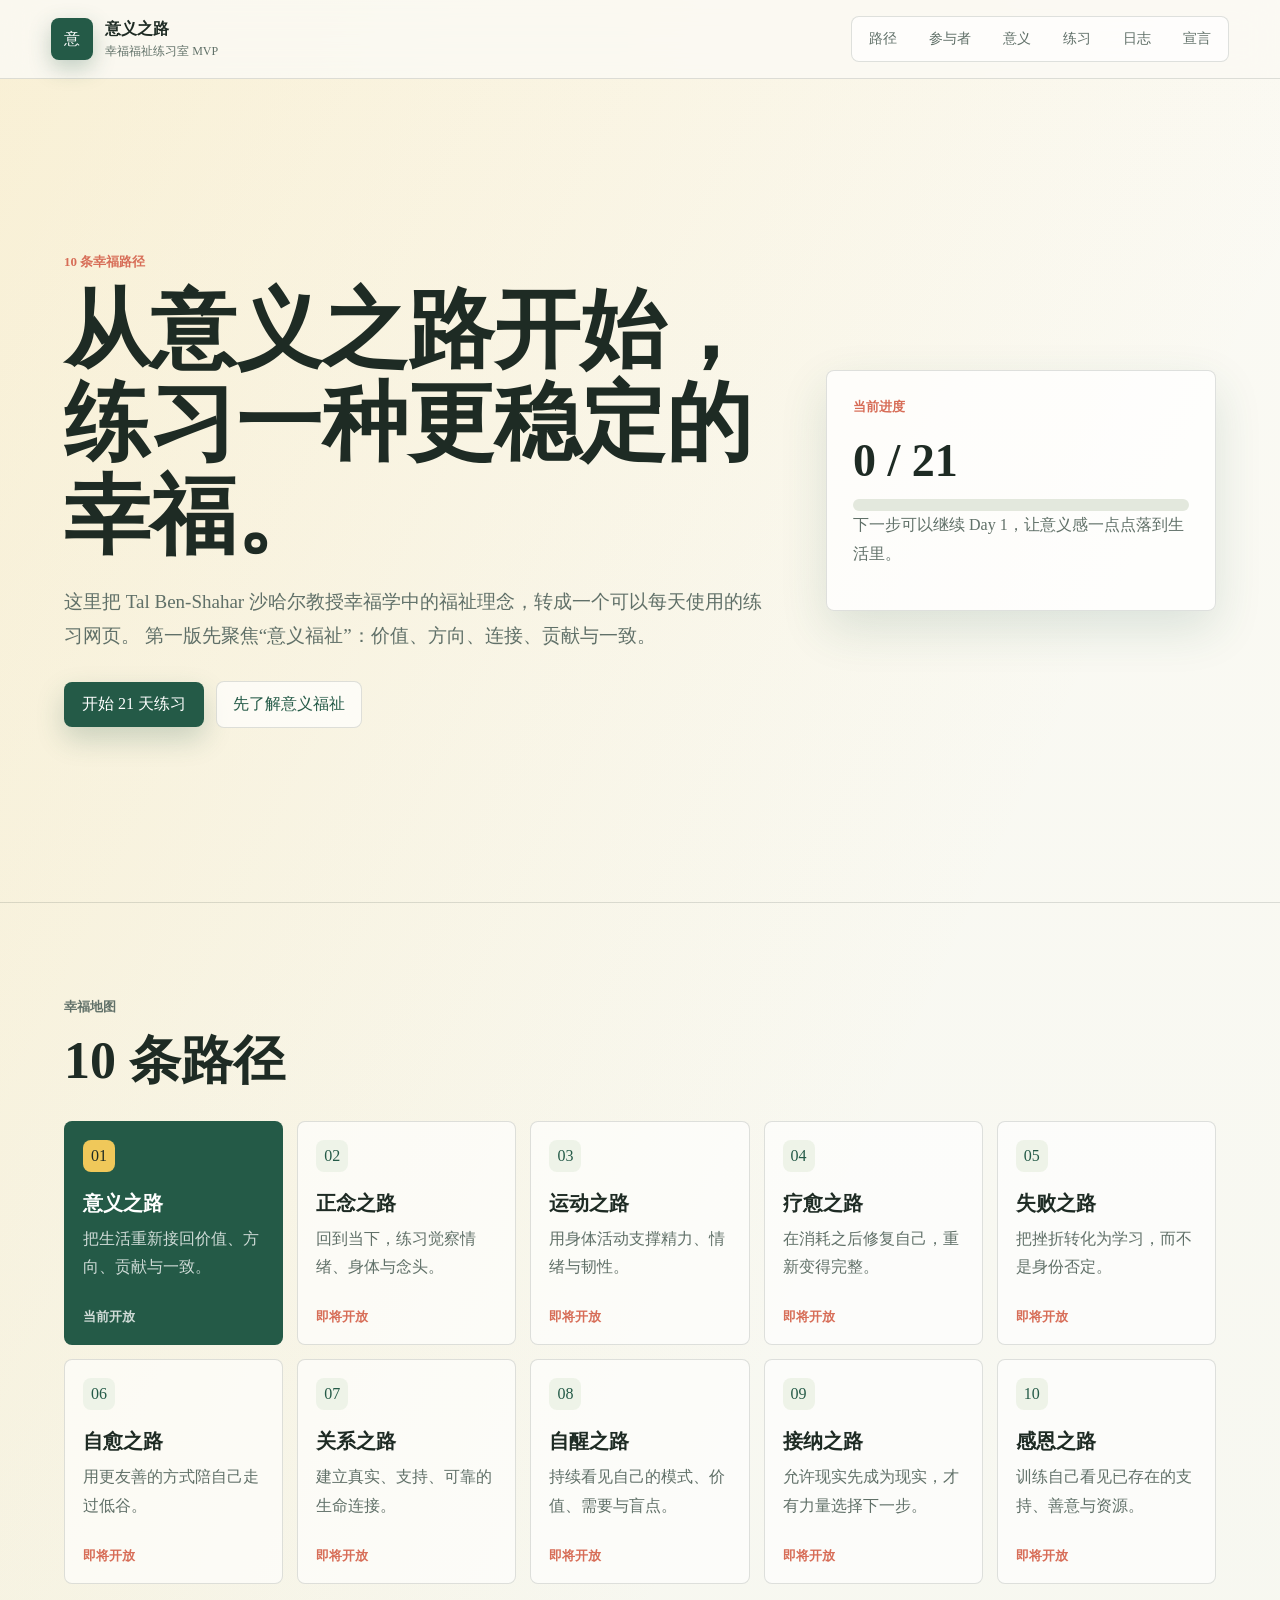
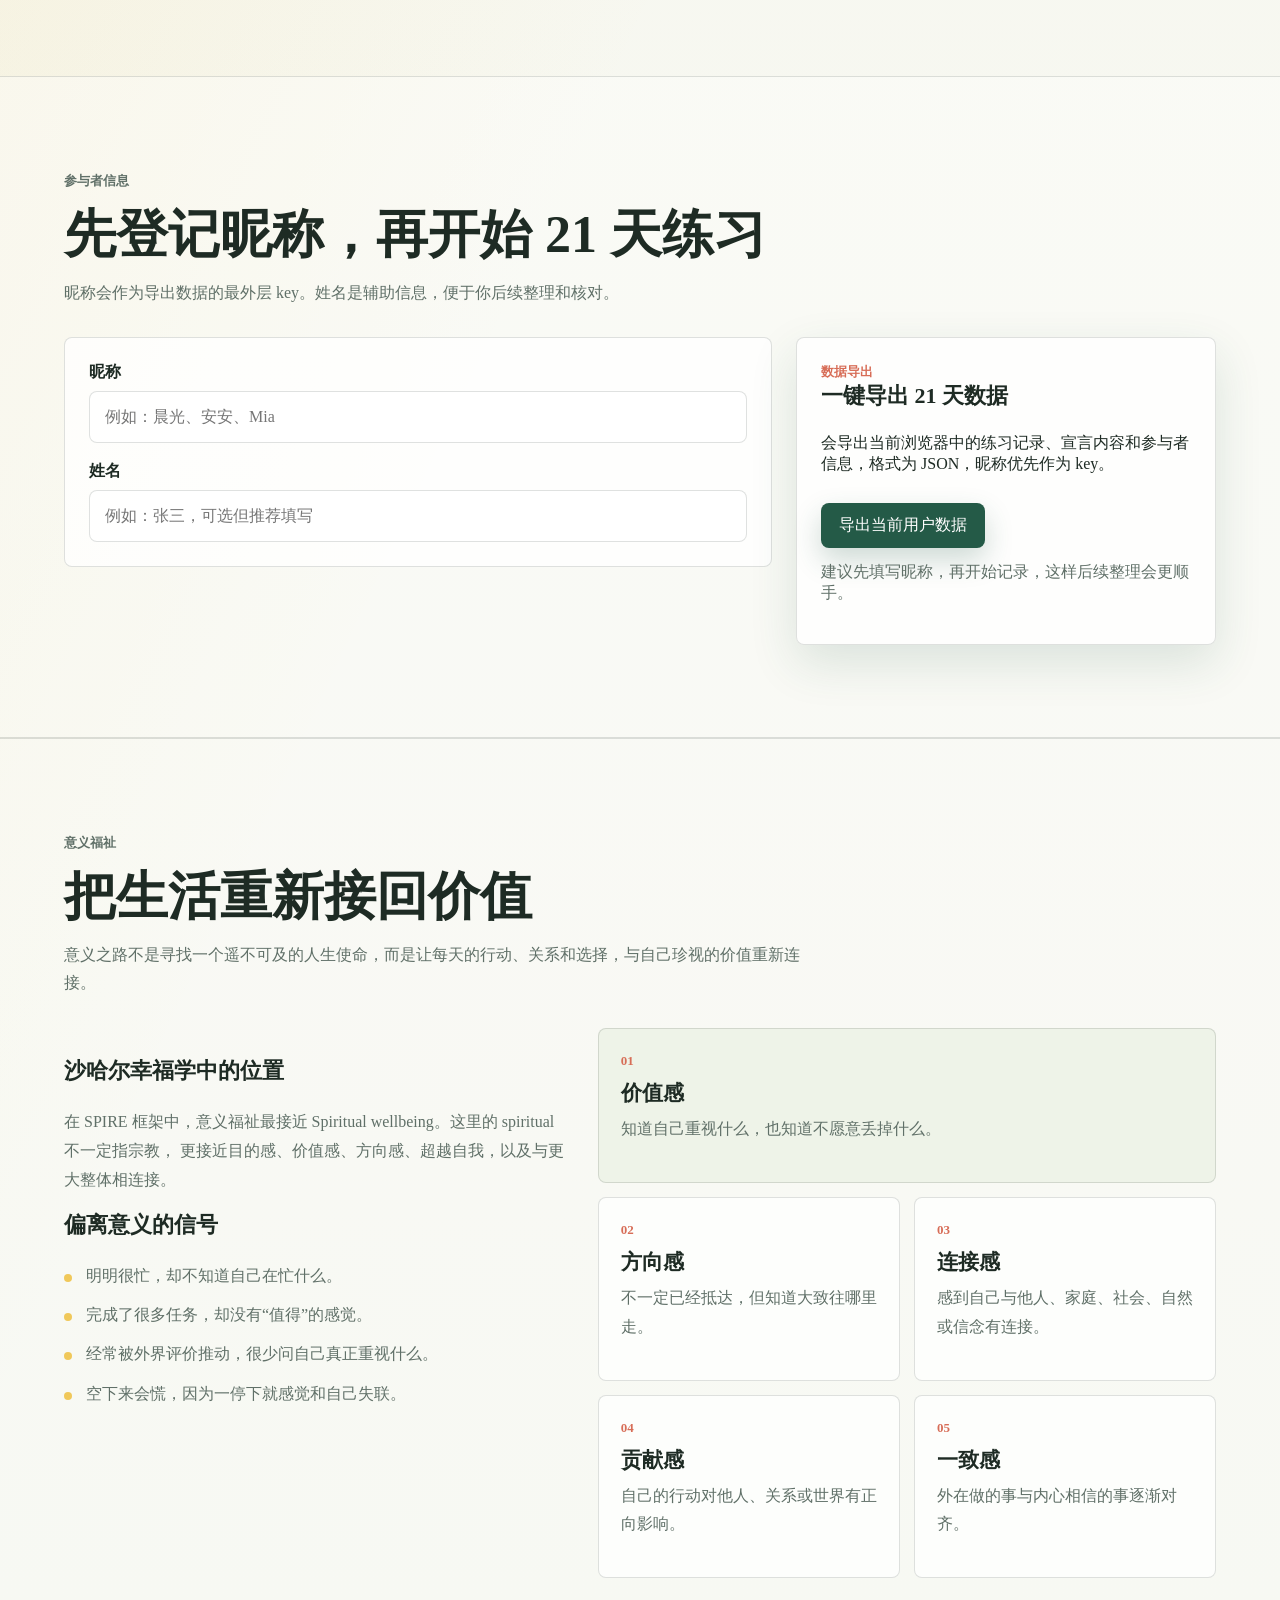
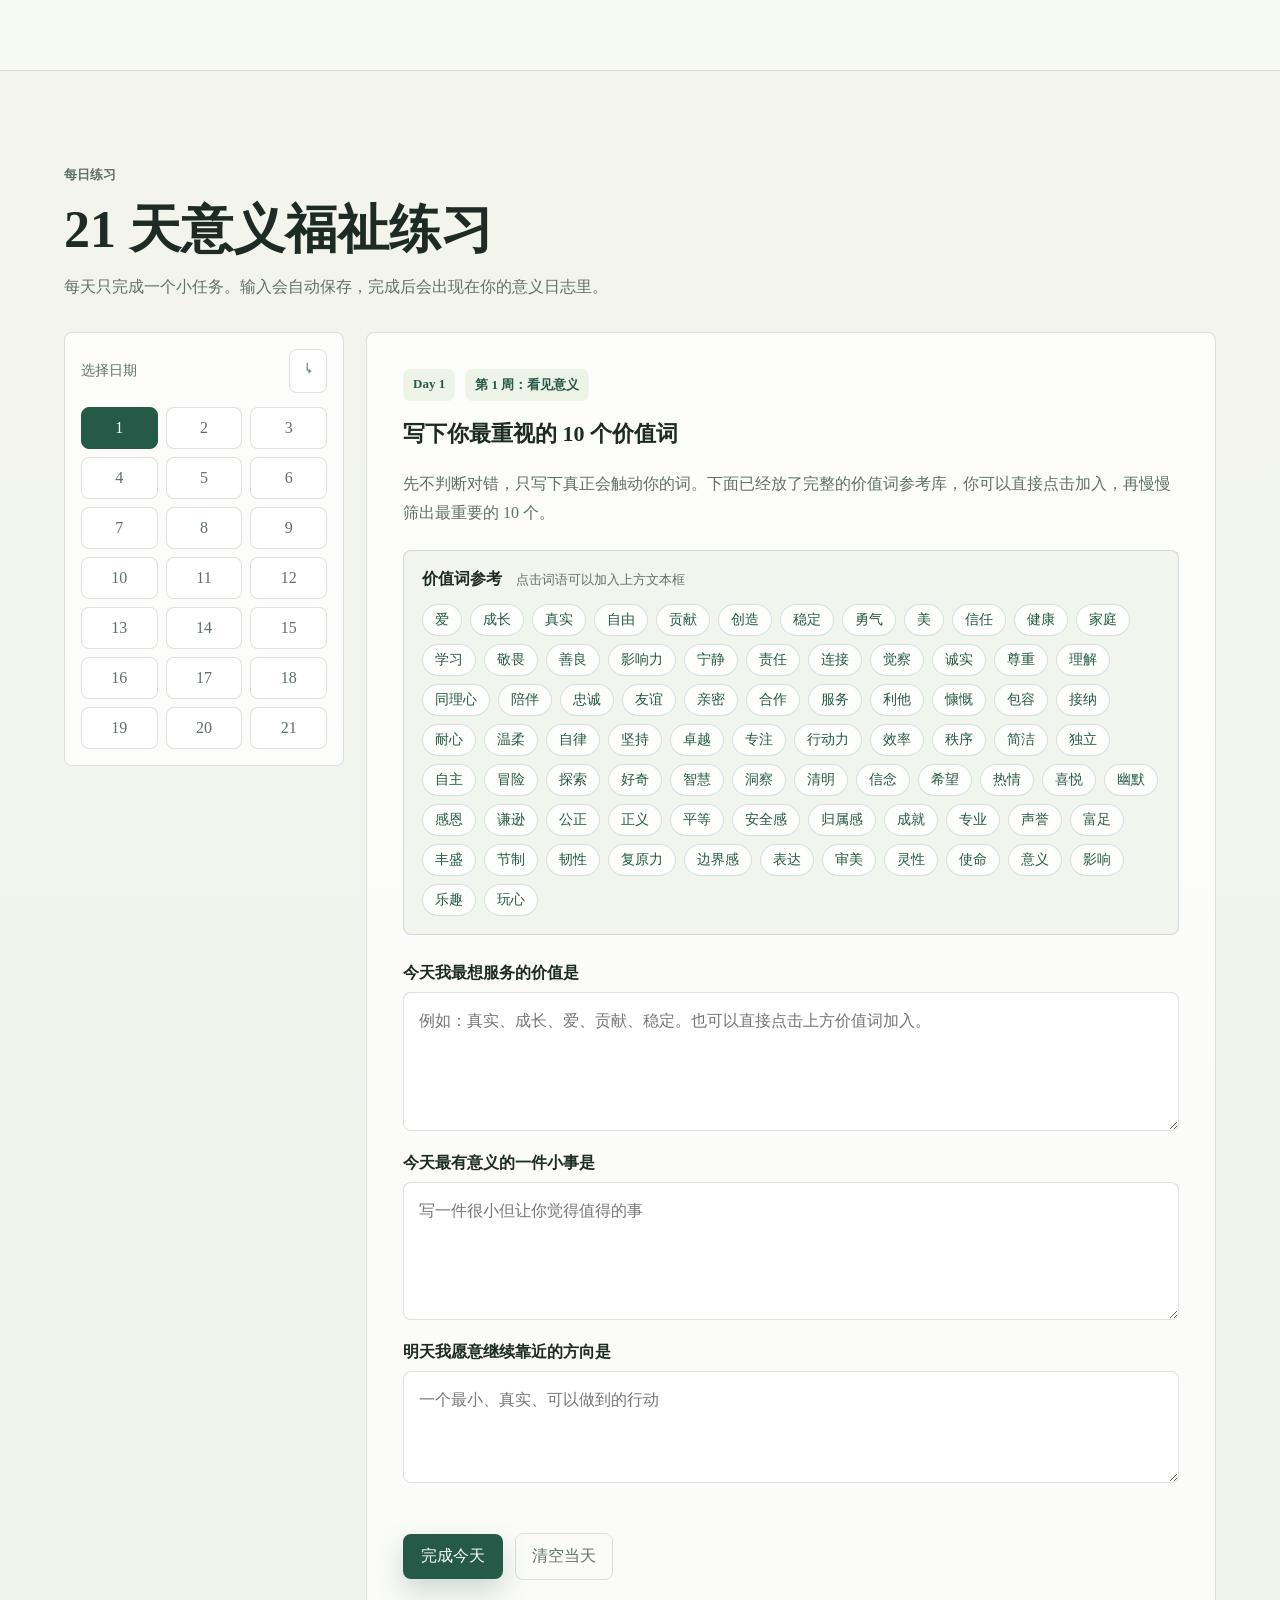
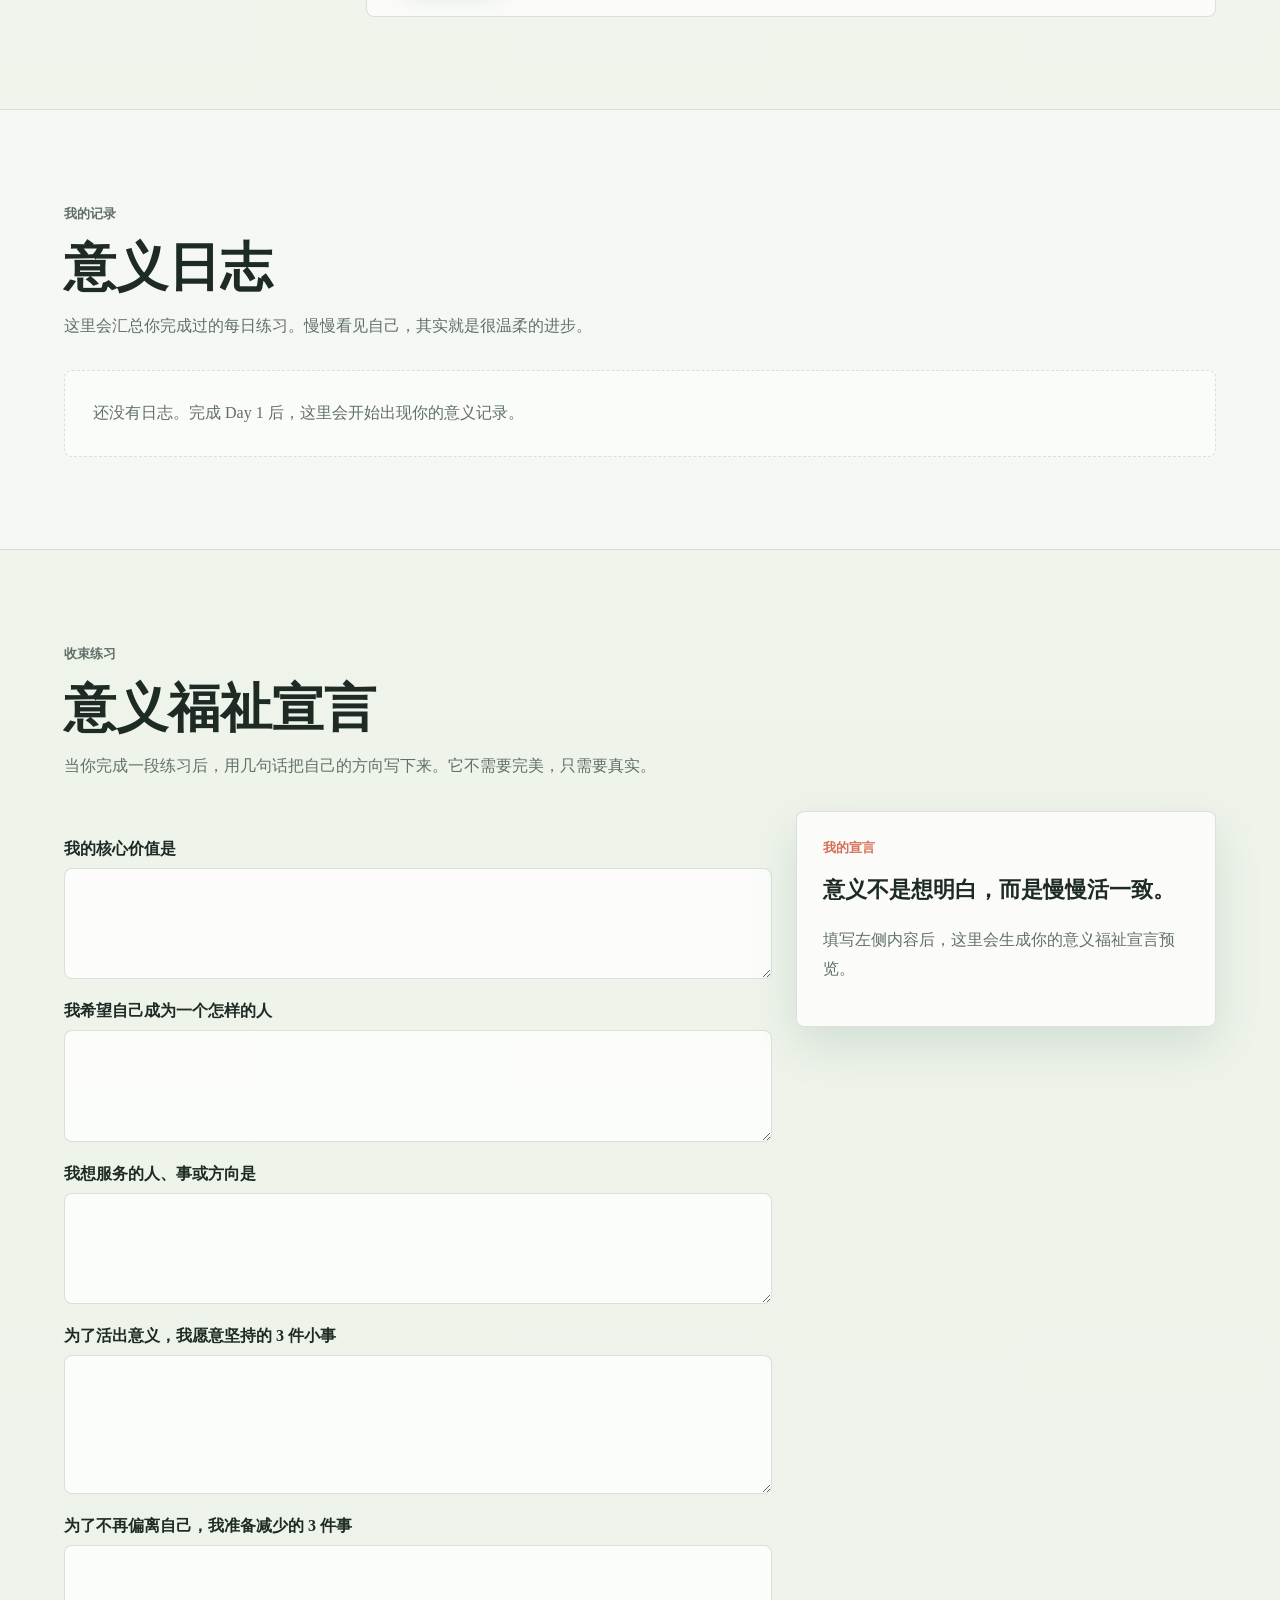
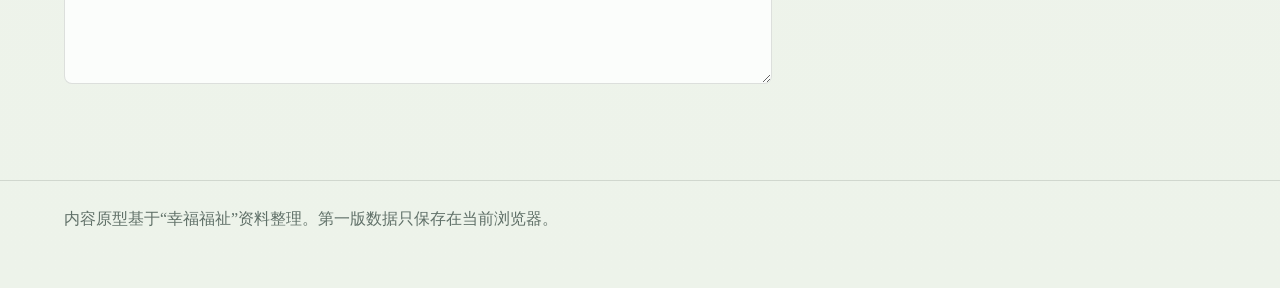
==== web/index.html @ 42cf630f "Initial commit for Happiness Practice Camp" ====
<!doctype html>
<html lang="zh-CN">
  <head>
    <meta charset="UTF-8" />
    <meta name="viewport" content="width=device-width, initial-scale=1.0" />
    <title>意义之路 | 幸福福祉练习室</title>
    <link rel="stylesheet" href="./styles.css" />
  </head>
  <body>
    <header class="topbar">
      <a class="brand" href="#home" aria-label="回到首页">
        <span class="brand-mark">意</span>
        <span>
          <strong>意义之路</strong>
          <small>幸福福祉练习室 MVP</small>
        </span>
      </a>
      <nav class="nav" aria-label="主导航">
        <a href="#home">路径</a>
        <a href="#participant">参与者</a>
        <a href="#meaning">意义</a>
        <a href="#practice">练习</a>
        <a href="#journal">日志</a>
        <a href="#declaration">宣言</a>
      </nav>
    </header>

    <main>
      <section id="home" class="section intro-section">
        <div class="intro-copy">
          <p class="eyebrow">10 条幸福路径</p>
          <h1>从意义之路开始，练习一种更稳定的幸福。</h1>
          <p class="lead">
            这里把 Tal Ben-Shahar 沙哈尔教授幸福学中的福祉理念，转成一个可以每天使用的练习网页。
            第一版先聚焦“意义福祉”：价值、方向、连接、贡献与一致。
          </p>
          <div class="hero-actions">
            <a class="primary-action" href="#practice">开始 21 天练习</a>
            <a class="secondary-action" href="#meaning">先了解意义福祉</a>
          </div>
        </div>
        <aside class="progress-panel" aria-label="练习进度">
          <span class="panel-label">当前进度</span>
          <strong id="progressCount">0 / 21</strong>
          <div class="progress-track">
            <div id="progressBar" class="progress-bar"></div>
          </div>
          <p id="progressNote">今天可以从 Day 1 开始，给意义感一个很小但真实的入口。</p>
        </aside>
      </section>

      <section class="section path-section" aria-labelledby="pathTitle">
        <div class="section-heading">
          <p class="eyebrow">幸福地图</p>
          <h2 id="pathTitle">10 条路径</h2>
        </div>
        <div id="pathGrid" class="path-grid"></div>
      </section>

      <section id="participant" class="section participant-section">
        <div class="section-heading">
          <p class="eyebrow">参与者信息</p>
          <h2>先登记昵称，再开始 21 天练习</h2>
          <p>昵称会作为导出数据的最外层 key。姓名是辅助信息，便于你后续整理和核对。</p>
        </div>
        <div class="participant-layout">
          <form id="participantForm" class="participant-form">
            <label>
              <span>昵称</span>
              <input id="nicknameInput" type="text" placeholder="例如：晨光、安安、Mia" />
            </label>
            <label>
              <span>姓名</span>
              <input id="nameInput" type="text" placeholder="例如：张三，可选但推荐填写" />
            </label>
          </form>
          <aside class="export-panel">
            <span class="panel-label">数据导出</span>
            <h3>一键导出 21 天数据</h3>
            <p>会导出当前浏览器中的练习记录、宣言内容和参与者信息，格式为 JSON，昵称优先作为 key。</p>
            <div class="hero-actions">
              <button id="exportData" class="primary-action" type="button">导出当前用户数据</button>
            </div>
            <p id="exportStatus" class="export-status">建议先填写昵称，再开始记录，这样后续整理会更顺手。</p>
          </aside>
        </div>
      </section>

      <section id="meaning" class="section meaning-section">
        <div class="section-heading">
          <p class="eyebrow">意义福祉</p>
          <h2>把生活重新接回价值</h2>
          <p>
            意义之路不是寻找一个遥不可及的人生使命，而是让每天的行动、关系和选择，与自己珍视的价值重新连接。
          </p>
        </div>
        <div class="meaning-layout">
          <article class="meaning-copy">
            <h3>沙哈尔幸福学中的位置</h3>
            <p>
              在 SPIRE 框架中，意义福祉最接近 Spiritual wellbeing。这里的 spiritual 不一定指宗教，
              更接近目的感、价值感、方向感、超越自我，以及与更大整体相连接。
            </p>
            <h3>偏离意义的信号</h3>
            <ul class="check-list">
              <li>明明很忙，却不知道自己在忙什么。</li>
              <li>完成了很多任务，却没有“值得”的感觉。</li>
              <li>经常被外界评价推动，很少问自己真正重视什么。</li>
              <li>空下来会慌，因为一停下就感觉和自己失联。</li>
            </ul>
          </article>
          <div class="pillars" aria-label="意义感的五个组成">
            <div>
              <span>01</span>
              <strong>价值感</strong>
              <p>知道自己重视什么，也知道不愿意丢掉什么。</p>
            </div>
            <div>
              <span>02</span>
              <strong>方向感</strong>
              <p>不一定已经抵达，但知道大致往哪里走。</p>
            </div>
            <div>
              <span>03</span>
              <strong>连接感</strong>
              <p>感到自己与他人、家庭、社会、自然或信念有连接。</p>
            </div>
            <div>
              <span>04</span>
              <strong>贡献感</strong>
              <p>自己的行动对他人、关系或世界有正向影响。</p>
            </div>
            <div>
              <span>05</span>
              <strong>一致感</strong>
              <p>外在做的事与内心相信的事逐渐对齐。</p>
            </div>
          </div>
        </div>
      </section>

      <section id="practice" class="section practice-section">
        <div class="section-heading">
          <p class="eyebrow">每日练习</p>
          <h2>21 天意义福祉练习</h2>
          <p>每天只完成一个小任务。输入会自动保存，完成后会出现在你的意义日志里。</p>
        </div>
        <div class="practice-shell">
          <aside class="day-picker" aria-label="选择练习天数">
            <div class="day-picker-head">
              <span>选择日期</span>
              <button id="nextOpenDay" class="icon-button" type="button" title="跳到下一天">↳</button>
            </div>
            <div id="dayButtons" class="day-buttons"></div>
          </aside>

          <article class="practice-card">
            <div class="practice-meta">
              <span id="dayBadge">Day 1</span>
              <span id="weekBadge">第 1 周：看见意义</span>
            </div>
            <h3 id="dayTitle">写下你最重视的 10 个价值词</h3>
            <p id="dayPrompt"></p>
            <div id="valueLibrarySection" class="value-library" hidden>
              <div class="value-library-head">
                <strong>价值词参考</strong>
                <span>点击词语可以加入上方文本框</span>
              </div>
              <div id="valueChipList" class="value-chip-list"></div>
            </div>

            <form id="practiceForm" class="practice-form">
              <label>
                <span>今天我最想服务的价值是</span>
                <textarea id="valueInput" rows="4" placeholder="例如：真实、成长、爱、贡献、稳定。也可以直接点击上方价值词加入。"></textarea>
              </label>
              <label>
                <span>今天最有意义的一件小事是</span>
                <textarea id="momentInput" rows="4" placeholder="写一件很小但让你觉得值得的事"></textarea>
              </label>
              <label>
                <span>明天我愿意继续靠近的方向是</span>
                <textarea id="directionInput" rows="3" placeholder="一个最小、真实、可以做到的行动"></textarea>
              </label>
              <div class="form-actions">
                <button id="completeDay" class="primary-action" type="button">完成今天</button>
                <button id="clearDay" class="text-button" type="button">清空当天</button>
              </div>
            </form>
          </article>
        </div>
      </section>

      <section id="journal" class="section journal-section">
        <div class="section-heading">
          <p class="eyebrow">我的记录</p>
          <h2>意义日志</h2>
          <p>这里会汇总你完成过的每日练习。慢慢看见自己，其实就是很温柔的进步。</p>
        </div>
        <div id="journalList" class="journal-list"></div>
      </section>

      <section id="declaration" class="section declaration-section">
        <div class="section-heading">
          <p class="eyebrow">收束练习</p>
          <h2>意义福祉宣言</h2>
          <p>当你完成一段练习后，用几句话把自己的方向写下来。它不需要完美，只需要真实。</p>
        </div>
        <div class="declaration-layout">
          <form id="declarationForm" class="declaration-form">
            <label>
              <span>我的核心价值是</span>
              <textarea id="coreValues" rows="3"></textarea>
            </label>
            <label>
              <span>我希望自己成为一个怎样的人</span>
              <textarea id="personIWantToBe" rows="3"></textarea>
            </label>
            <label>
              <span>我想服务的人、事或方向是</span>
              <textarea id="serviceDirection" rows="3"></textarea>
            </label>
            <label>
              <span>为了活出意义，我愿意坚持的 3 件小事</span>
              <textarea id="keepDoing" rows="4"></textarea>
            </label>
            <label>
              <span>为了不再偏离自己，我准备减少的 3 件事</span>
              <textarea id="reduceDoing" rows="4"></textarea>
            </label>
          </form>
          <aside class="declaration-preview">
            <span class="panel-label">我的宣言</span>
            <h3 id="previewTitle">意义不是想明白，而是慢慢活一致。</h3>
            <p id="previewBody">填写左侧内容后，这里会生成你的意义福祉宣言预览。</p>
          </aside>
        </div>
      </section>
    </main>

    <footer class="footer">
      <p>内容原型基于“幸福福祉”资料整理。第一版数据只保存在当前浏览器。</p>
    </footer>

    <script src="./app.js"></script>
  </body>
</html>
---- web/styles.css ----
:root {
  --ink: #1e2b24;
  --muted: #607068;
  --paper: #fbfaf4;
  --wash: #eef3e8;
  --leaf: #245a47;
  --leaf-2: #3b7a62;
  --sun: #f0c85a;
  --coral: #d76d57;
  --line: rgba(30, 43, 36, 0.14);
  --shadow: 0 18px 48px rgba(36, 90, 71, 0.14);
}

* {
  box-sizing: border-box;
}

html {
  scroll-behavior: smooth;
}

body {
  margin: 0;
  color: var(--ink);
  background:
    linear-gradient(115deg, rgba(240, 200, 90, 0.2), transparent 32%),
    linear-gradient(180deg, var(--paper), #f3f5ed 48%, #edf3ea);
  font-family: "Songti SC", "Noto Serif SC", "Microsoft YaHei", serif;
}

button,
textarea,
input,
a {
  font: inherit;
}

a {
  color: inherit;
  text-decoration: none;
}

textarea {
  width: 100%;
  min-height: 92px;
  resize: vertical;
  border: 1px solid var(--line);
  border-radius: 8px;
  background: rgba(255, 255, 255, 0.78);
  color: var(--ink);
  padding: 14px 15px;
  line-height: 1.7;
  outline: none;
  transition: border-color 160ms ease, box-shadow 160ms ease, background 160ms ease;
}

textarea:focus {
  border-color: var(--leaf-2);
  background: #fff;
  box-shadow: 0 0 0 4px rgba(59, 122, 98, 0.12);
}

input[type="text"] {
  width: 100%;
  min-height: 52px;
  border: 1px solid var(--line);
  border-radius: 8px;
  background: rgba(255, 255, 255, 0.78);
  color: var(--ink);
  padding: 0 15px;
  outline: none;
  transition: border-color 160ms ease, box-shadow 160ms ease, background 160ms ease;
}

input[type="text"]:focus {
  border-color: var(--leaf-2);
  background: #fff;
  box-shadow: 0 0 0 4px rgba(59, 122, 98, 0.12);
}

.topbar {
  position: sticky;
  top: 0;
  z-index: 10;
  display: flex;
  align-items: center;
  justify-content: space-between;
  gap: 24px;
  padding: 16px clamp(18px, 4vw, 56px);
  background: rgba(251, 250, 244, 0.86);
  backdrop-filter: blur(18px);
  border-bottom: 1px solid var(--line);
}

.brand {
  display: flex;
  align-items: center;
  gap: 12px;
}

.brand-mark {
  display: grid;
  place-items: center;
  width: 42px;
  height: 42px;
  border-radius: 8px;
  color: #fff;
  background: var(--leaf);
  box-shadow: 0 8px 22px rgba(36, 90, 71, 0.28);
}

.brand strong,
.brand small {
  display: block;
}

.brand small {
  margin-top: 3px;
  color: var(--muted);
  font-size: 12px;
}

.nav {
  display: flex;
  align-items: center;
  gap: 8px;
  padding: 5px;
  border: 1px solid var(--line);
  border-radius: 8px;
  background: rgba(255, 255, 255, 0.62);
}

.nav a {
  padding: 8px 12px;
  border-radius: 6px;
  color: var(--muted);
  font-size: 14px;
}

.nav a:hover,
.nav a.active {
  color: var(--ink);
  background: var(--wash);
}

.section {
  padding: clamp(48px, 8vw, 92px) clamp(18px, 5vw, 72px);
}

.intro-section {
  min-height: calc(100vh - 76px);
  display: grid;
  grid-template-columns: minmax(0, 1fr) minmax(280px, 390px);
  align-items: center;
  gap: clamp(28px, 5vw, 70px);
  border-bottom: 1px solid var(--line);
}

.intro-copy {
  max-width: 860px;
}

.eyebrow,
.panel-label {
  color: var(--coral);
  font-size: 13px;
  font-weight: 700;
  letter-spacing: 0;
}

h1,
h2,
h3,
p {
  margin-top: 0;
}

h1 {
  max-width: 820px;
  margin-bottom: 22px;
  font-size: clamp(42px, 7vw, 86px);
  line-height: 1.08;
  letter-spacing: 0;
}

h2 {
  margin-bottom: 14px;
  font-size: clamp(30px, 4.5vw, 52px);
  line-height: 1.14;
  letter-spacing: 0;
}

h3 {
  font-size: 22px;
  line-height: 1.35;
}

.lead,
.section-heading p,
.meaning-copy p,
.pillars p,
.path-card p,
.journal-card p,
.progress-panel p,
.declaration-preview p,
.practice-card p {
  color: var(--muted);
  line-height: 1.8;
}

.lead {
  max-width: 760px;
  font-size: 19px;
}

.hero-actions,
.form-actions {
  display: flex;
  flex-wrap: wrap;
  align-items: center;
  gap: 12px;
  margin-top: 28px;
}

.primary-action,
.secondary-action,
.text-button,
.icon-button {
  cursor: pointer;
  border: 0;
  border-radius: 8px;
  min-height: 44px;
}

.primary-action {
  display: inline-flex;
  align-items: center;
  justify-content: center;
  padding: 12px 18px;
  color: #fff;
  background: var(--leaf);
  box-shadow: 0 12px 28px rgba(36, 90, 71, 0.22);
}

.primary-action:hover {
  background: #1d4d3c;
}

.secondary-action,
.text-button {
  display: inline-flex;
  align-items: center;
  justify-content: center;
  padding: 12px 16px;
  color: var(--leaf);
  background: rgba(255, 255, 255, 0.68);
  border: 1px solid var(--line);
}

.text-button {
  color: var(--muted);
  background: transparent;
}

.icon-button {
  display: grid;
  place-items: center;
  width: 38px;
  height: 38px;
  color: var(--leaf);
  background: #fff;
  border: 1px solid var(--line);
}

.progress-panel,
.declaration-preview {
  border: 1px solid var(--line);
  border-radius: 8px;
  background: rgba(255, 255, 255, 0.74);
  box-shadow: var(--shadow);
  padding: 26px;
}

.progress-panel strong {
  display: block;
  margin: 18px 0 12px;
  font-size: 46px;
}

.progress-track {
  overflow: hidden;
  height: 12px;
  border-radius: 999px;
  background: #e3e8dd;
}

.progress-bar {
  width: 0;
  height: 100%;
  background: linear-gradient(90deg, var(--leaf), var(--sun));
  transition: width 220ms ease;
}

.section-heading {
  max-width: 760px;
  margin-bottom: 30px;
}

.path-grid {
  display: grid;
  grid-template-columns: repeat(5, minmax(0, 1fr));
  gap: 14px;
}

.path-card {
  min-height: 178px;
  padding: 18px;
  border: 1px solid var(--line);
  border-radius: 8px;
  background: rgba(255, 255, 255, 0.62);
}

.path-card.current {
  color: #fff;
  background: var(--leaf);
  border-color: transparent;
}

.path-card.current p,
.path-card.current .path-status {
  color: rgba(255, 255, 255, 0.78);
}

.path-number {
  display: inline-flex;
  align-items: center;
  justify-content: center;
  width: 32px;
  height: 32px;
  margin-bottom: 18px;
  border-radius: 8px;
  color: var(--leaf);
  background: var(--wash);
}

.current .path-number {
  color: var(--ink);
  background: var(--sun);
}

.path-card h3 {
  margin-bottom: 8px;
  font-size: 20px;
}

.path-status {
  display: inline-block;
  margin-top: 10px;
  color: var(--coral);
  font-size: 13px;
  font-weight: 700;
}

.meaning-section,
.participant-section,
.journal-section {
  background: rgba(255, 255, 255, 0.34);
  border-top: 1px solid var(--line);
  border-bottom: 1px solid var(--line);
}

.participant-layout {
  display: grid;
  grid-template-columns: minmax(0, 1fr) minmax(320px, 420px);
  gap: 24px;
  align-items: start;
}

.participant-form,
.export-panel {
  border: 1px solid var(--line);
  border-radius: 8px;
  background: rgba(255, 255, 255, 0.74);
}

.participant-form {
  padding: 24px;
  display: grid;
  gap: 18px;
}

.export-panel {
  padding: 24px;
  box-shadow: var(--shadow);
}

.export-status {
  min-height: 28px;
  margin-top: 14px;
  color: var(--muted);
}

.meaning-layout {
  display: grid;
  grid-template-columns: minmax(0, 0.9fr) minmax(320px, 1.1fr);
  gap: 28px;
}

.meaning-copy {
  padding: 28px 0;
}

.check-list {
  display: grid;
  gap: 12px;
  padding: 0;
  margin: 0;
  list-style: none;
}

.check-list li {
  padding-left: 22px;
  position: relative;
  color: var(--muted);
  line-height: 1.7;
}

.check-list li::before {
  content: "";
  position: absolute;
  left: 0;
  top: 12px;
  width: 8px;
  height: 8px;
  border-radius: 50%;
  background: var(--sun);
}

.pillars {
  display: grid;
  grid-template-columns: repeat(2, minmax(0, 1fr));
  gap: 14px;
}

.pillars div {
  padding: 22px;
  border: 1px solid var(--line);
  border-radius: 8px;
  background: rgba(255, 255, 255, 0.72);
}

.pillars div:first-child {
  grid-column: 1 / -1;
  background: var(--wash);
}

.pillars span {
  color: var(--coral);
  font-size: 13px;
  font-weight: 700;
}

.pillars strong {
  display: block;
  margin: 10px 0 8px;
  font-size: 21px;
}

.practice-shell {
  display: grid;
  grid-template-columns: 280px minmax(0, 1fr);
  gap: 22px;
  align-items: start;
}

.day-picker,
.practice-card {
  border: 1px solid var(--line);
  border-radius: 8px;
  background: rgba(255, 255, 255, 0.72);
}

.day-picker {
  position: sticky;
  top: 96px;
  padding: 16px;
}

.day-picker-head {
  display: flex;
  align-items: center;
  justify-content: space-between;
  margin-bottom: 14px;
  color: var(--muted);
  font-size: 14px;
}

.day-buttons {
  display: grid;
  grid-template-columns: repeat(3, 1fr);
  gap: 8px;
}

.day-button {
  cursor: pointer;
  height: 42px;
  border: 1px solid var(--line);
  border-radius: 8px;
  color: var(--muted);
  background: #fff;
}

.day-button.active {
  color: #fff;
  background: var(--leaf);
  border-color: var(--leaf);
}

.day-button.done {
  color: var(--ink);
  background: #f8e7a7;
  border-color: rgba(240, 200, 90, 0.6);
}

.day-button.active.done {
  color: #fff;
  background: var(--leaf);
}

.practice-card {
  padding: clamp(22px, 4vw, 36px);
}

.practice-meta {
  display: flex;
  flex-wrap: wrap;
  gap: 10px;
  margin-bottom: 18px;
}

.practice-meta span {
  padding: 7px 10px;
  border-radius: 8px;
  color: var(--leaf);
  background: var(--wash);
  font-size: 13px;
  font-weight: 700;
}

.practice-form,
.declaration-form {
  display: grid;
  gap: 18px;
  margin-top: 28px;
}

.value-library {
  margin-top: 22px;
  padding: 18px;
  border: 1px solid var(--line);
  border-radius: 8px;
  background: rgba(238, 243, 232, 0.72);
}

.value-library-head {
  display: flex;
  flex-wrap: wrap;
  gap: 8px 14px;
  align-items: baseline;
  margin-bottom: 14px;
}

.value-library-head strong {
  font-size: 16px;
}

.value-library-head span {
  color: var(--muted);
  font-size: 13px;
}

.value-chip-list {
  display: flex;
  flex-wrap: wrap;
  gap: 8px;
}

.value-chip {
  cursor: pointer;
  padding: 8px 12px;
  border: 1px solid rgba(36, 90, 71, 0.18);
  border-radius: 999px;
  color: var(--leaf);
  background: rgba(255, 255, 255, 0.88);
  font-size: 14px;
  line-height: 1;
}

.value-chip:hover,
.value-chip.selected {
  color: #fff;
  background: var(--leaf);
  border-color: var(--leaf);
}

label span {
  display: block;
  margin-bottom: 8px;
  color: var(--ink);
  font-weight: 700;
}

.journal-list {
  display: grid;
  grid-template-columns: repeat(3, minmax(0, 1fr));
  gap: 14px;
}

.journal-card {
  border: 1px solid var(--line);
  border-radius: 8px;
  background: rgba(255, 255, 255, 0.72);
  padding: 20px;
}

.journal-card h3 {
  margin-bottom: 12px;
  font-size: 18px;
}

.journal-card p {
  margin-bottom: 10px;
  font-size: 15px;
}

.journal-card button {
  margin-top: 10px;
}

.empty-state {
  grid-column: 1 / -1;
  padding: 28px;
  border: 1px dashed var(--line);
  border-radius: 8px;
  color: var(--muted);
  background: rgba(255, 255, 255, 0.5);
  line-height: 1.8;
}

.declaration-layout {
  display: grid;
  grid-template-columns: minmax(0, 1fr) minmax(300px, 420px);
  gap: 24px;
  align-items: start;
}

.declaration-preview {
  position: sticky;
  top: 96px;
}

.declaration-preview h3 {
  margin-top: 18px;
}

.footer {
  padding: 28px clamp(18px, 5vw, 72px) 42px;
  color: var(--muted);
  border-top: 1px solid var(--line);
}

@media (max-width: 1040px) {
  .path-grid,
  .journal-list {
    grid-template-columns: repeat(2, minmax(0, 1fr));
  }

  .intro-section,
  .participant-layout,
  .meaning-layout,
  .practice-shell,
  .declaration-layout {
    grid-template-columns: 1fr;
  }

  .day-picker,
  .declaration-preview {
    position: static;
  }
}

@media (max-width: 720px) {
  .topbar {
    position: static;
    align-items: flex-start;
    flex-direction: column;
  }

  .nav {
    width: 100%;
    overflow-x: auto;
    justify-content: flex-start;
  }

  .section {
    padding: 42px 18px;
  }

  .intro-section {
    min-height: auto;
  }

  h1 {
    font-size: 42px;
  }

  h2 {
    font-size: 31px;
  }

  .path-grid,
  .pillars,
  .journal-list {
    grid-template-columns: 1fr;
  }

  .day-buttons {
    grid-template-columns: repeat(4, 1fr);
  }

  .hero-actions,
  .form-actions {
    align-items: stretch;
    flex-direction: column;
  }

  .primary-action,
  .secondary-action,
  .text-button {
    width: 100%;
  }
}
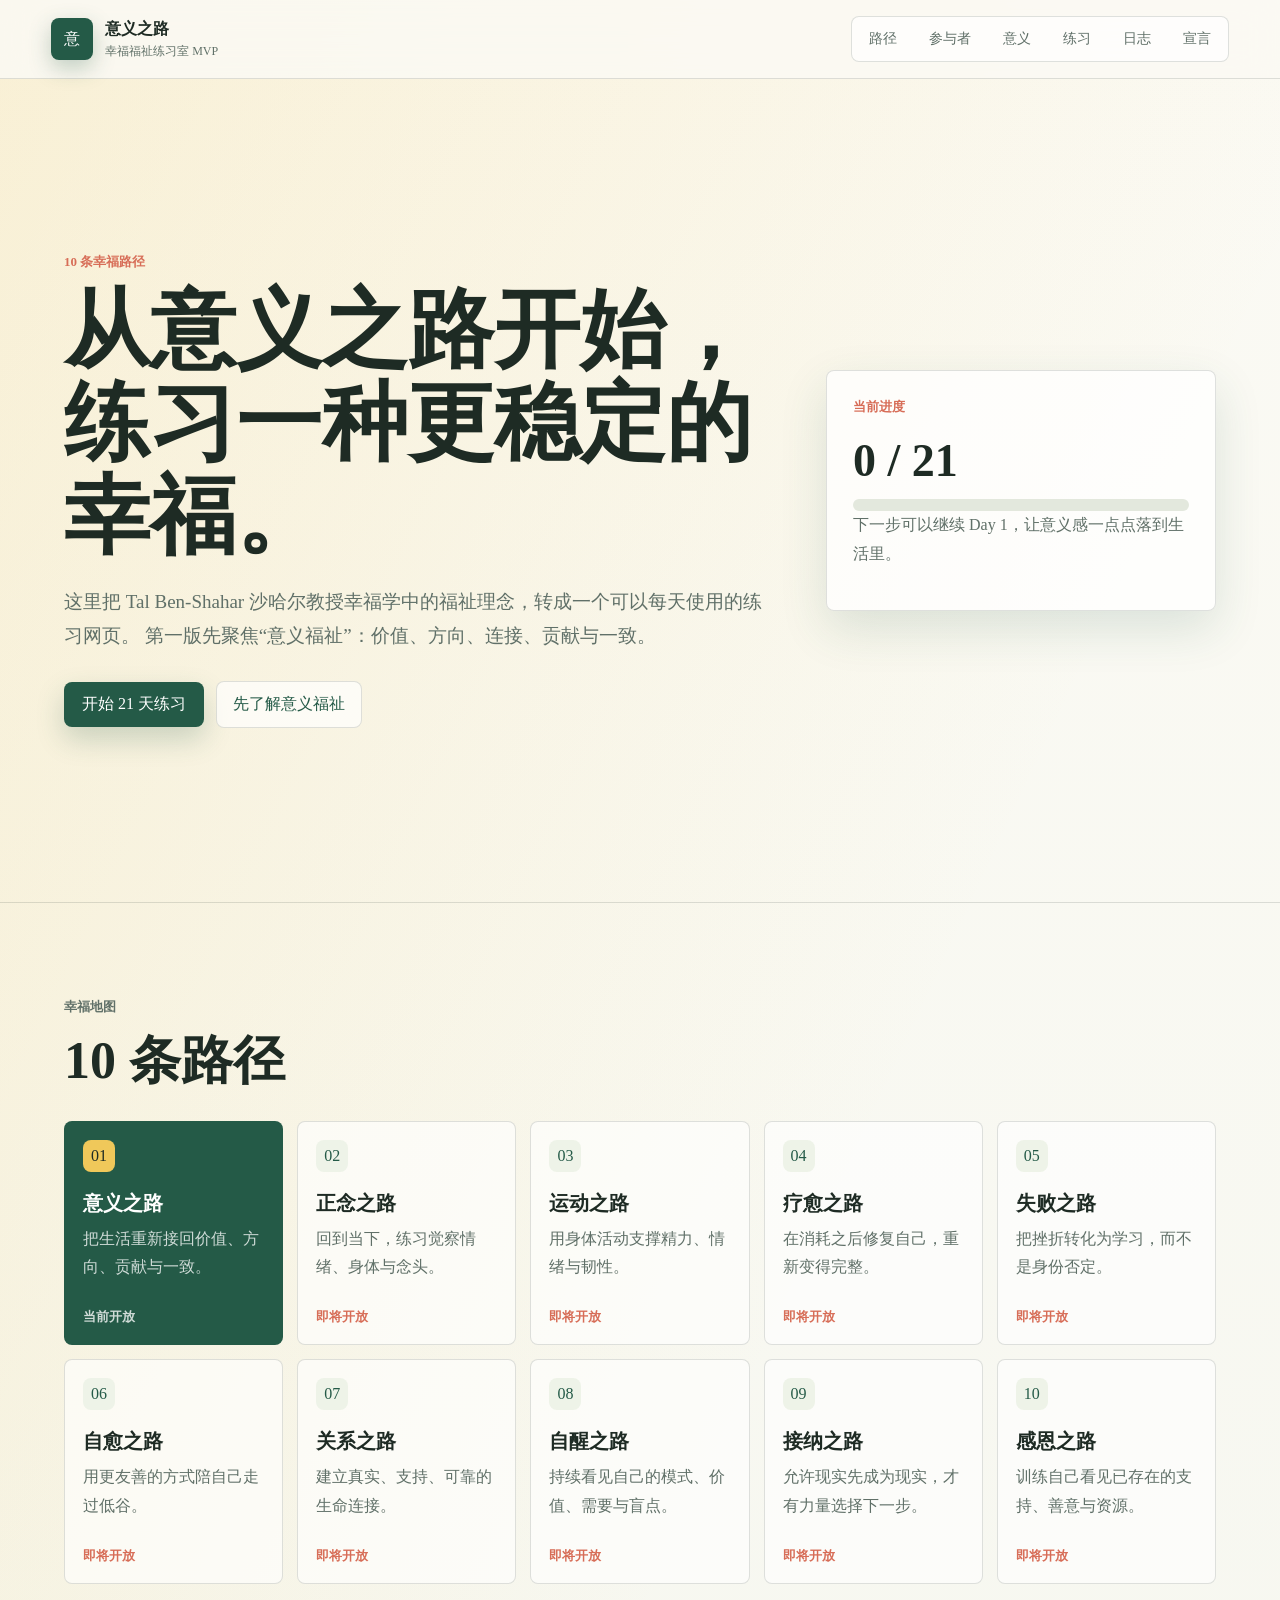
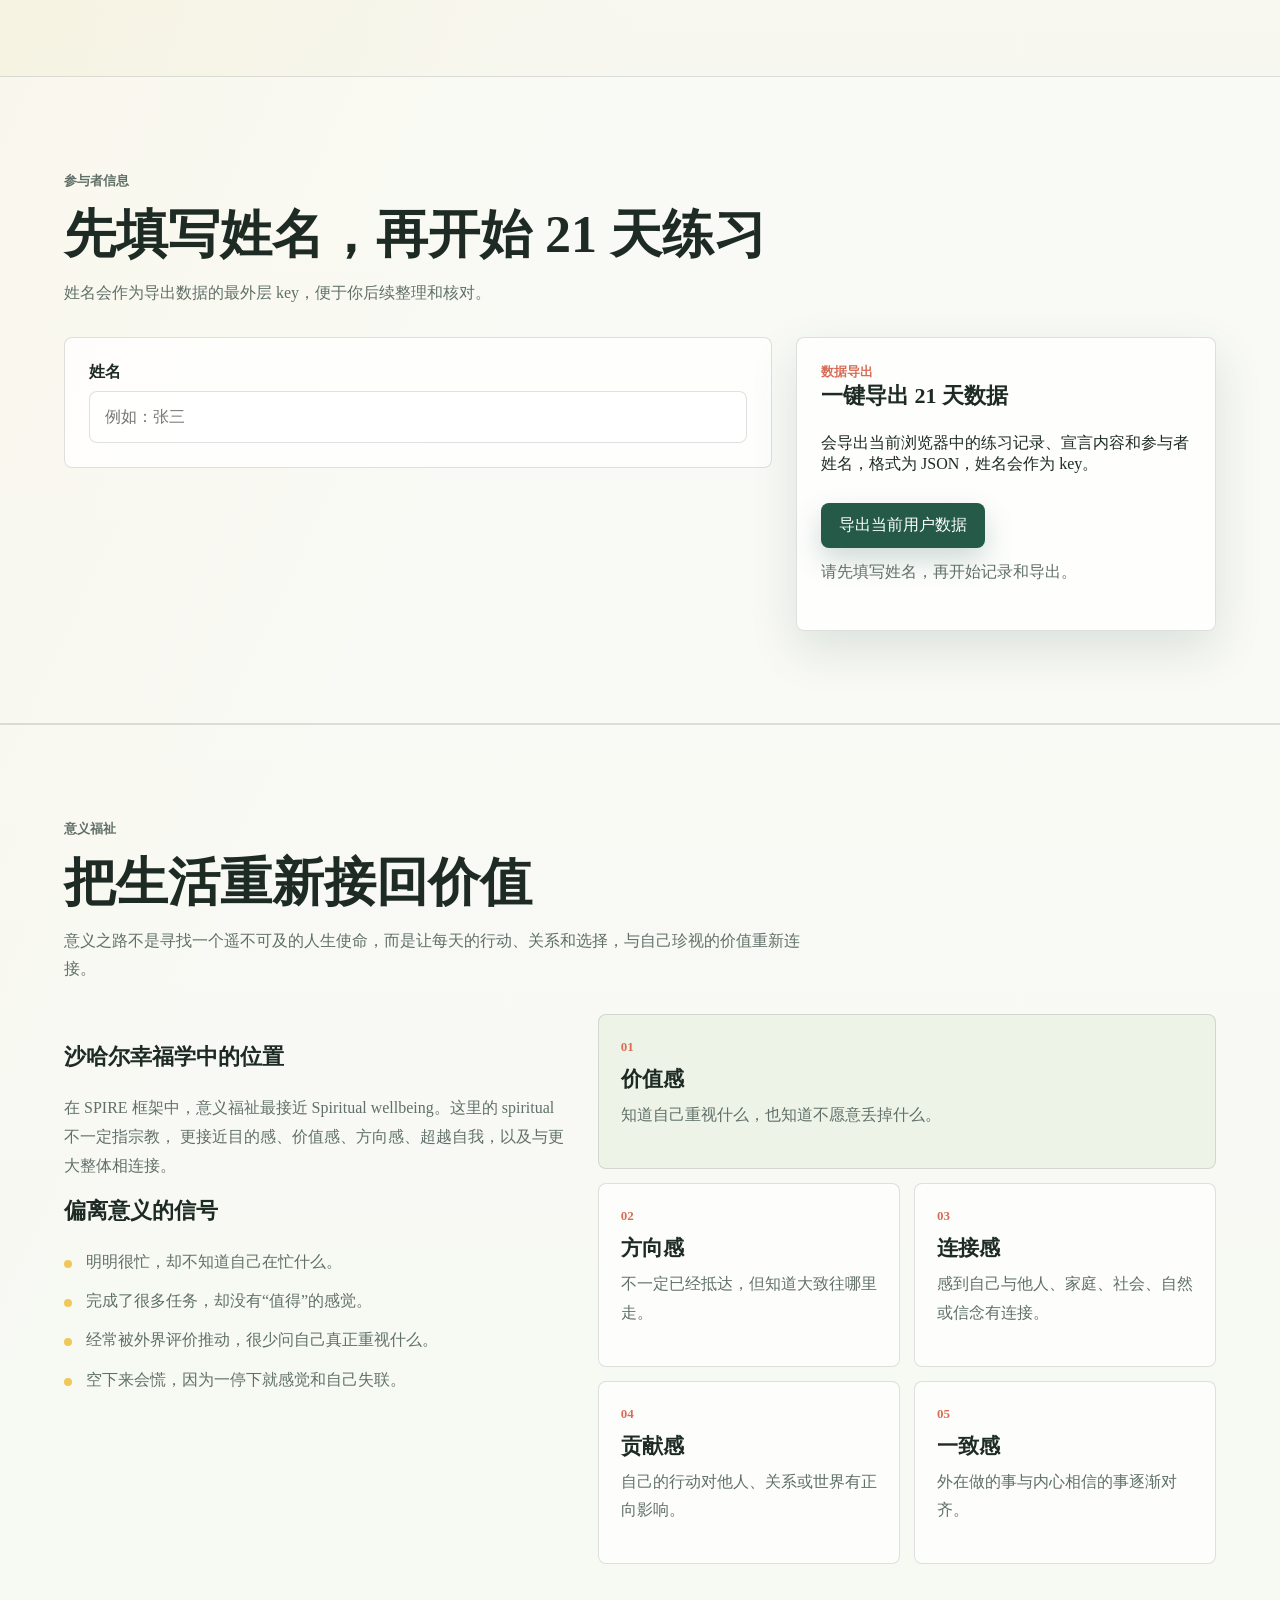
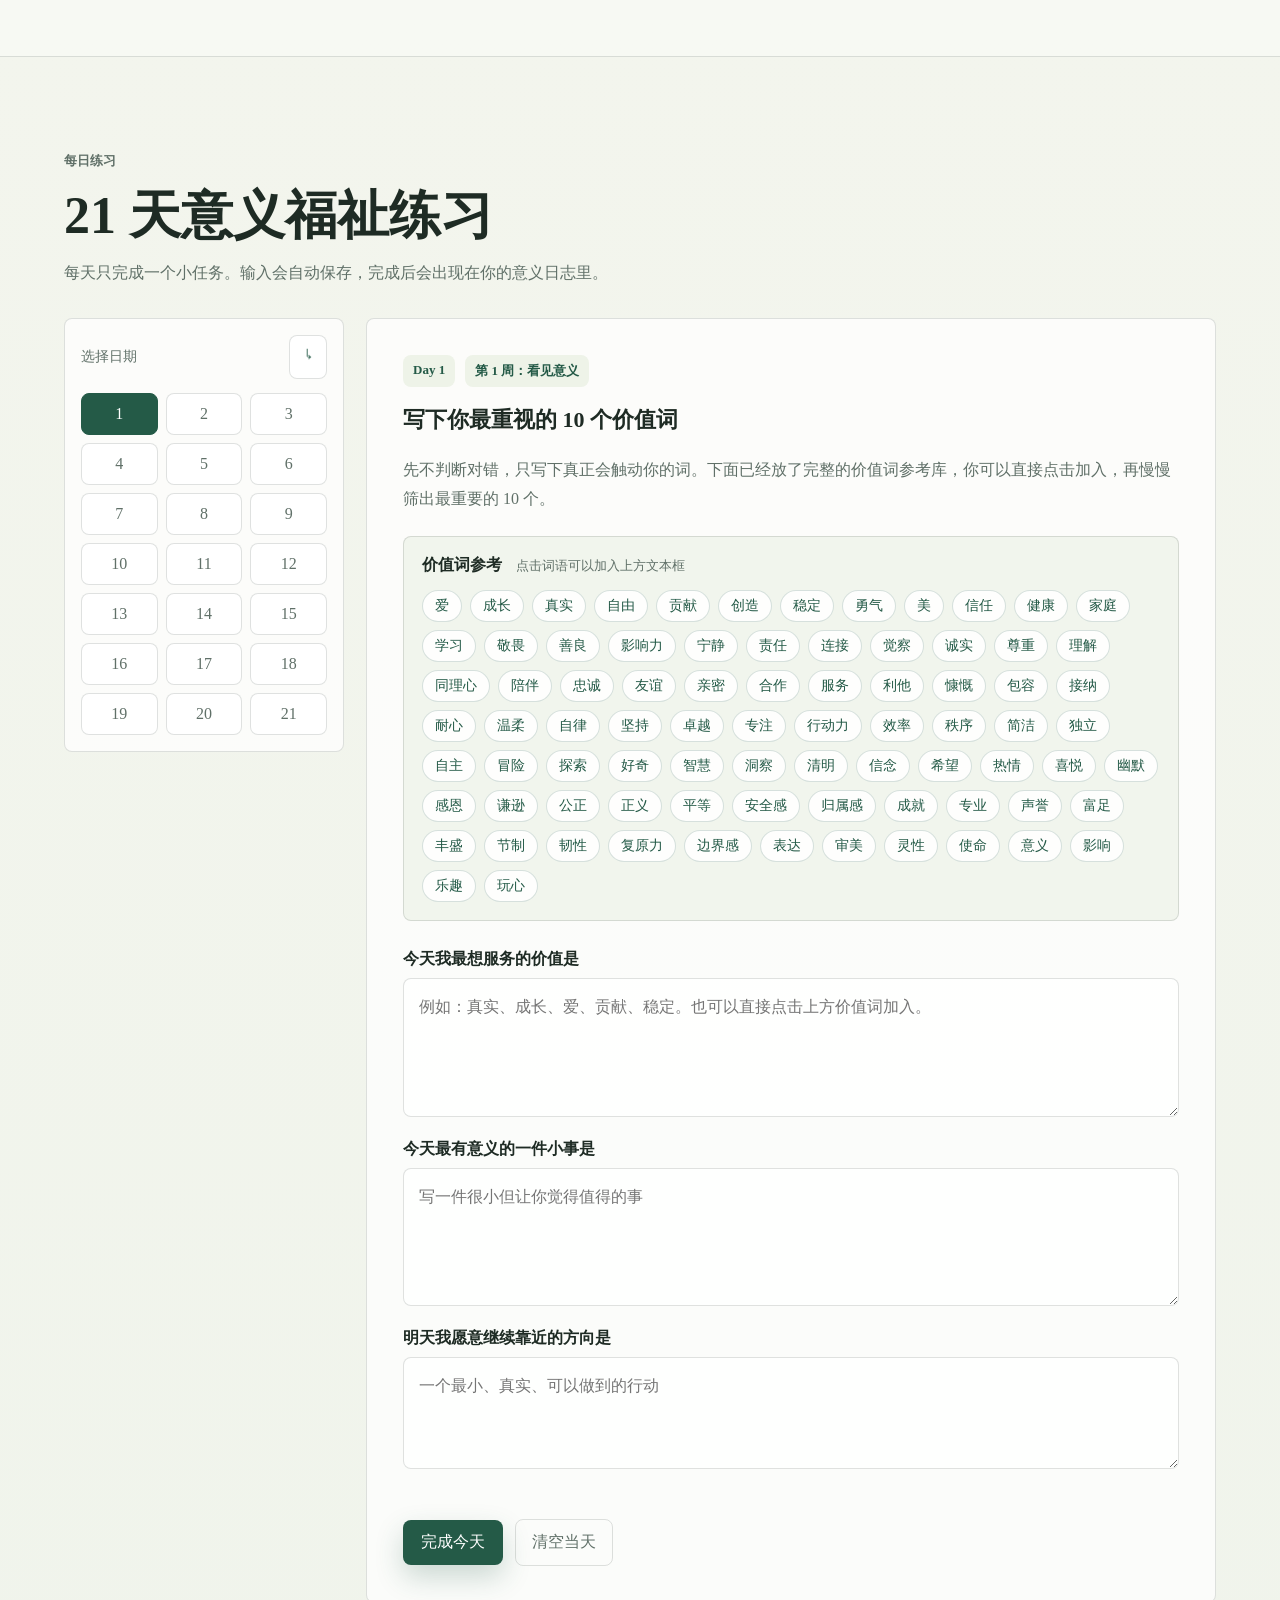
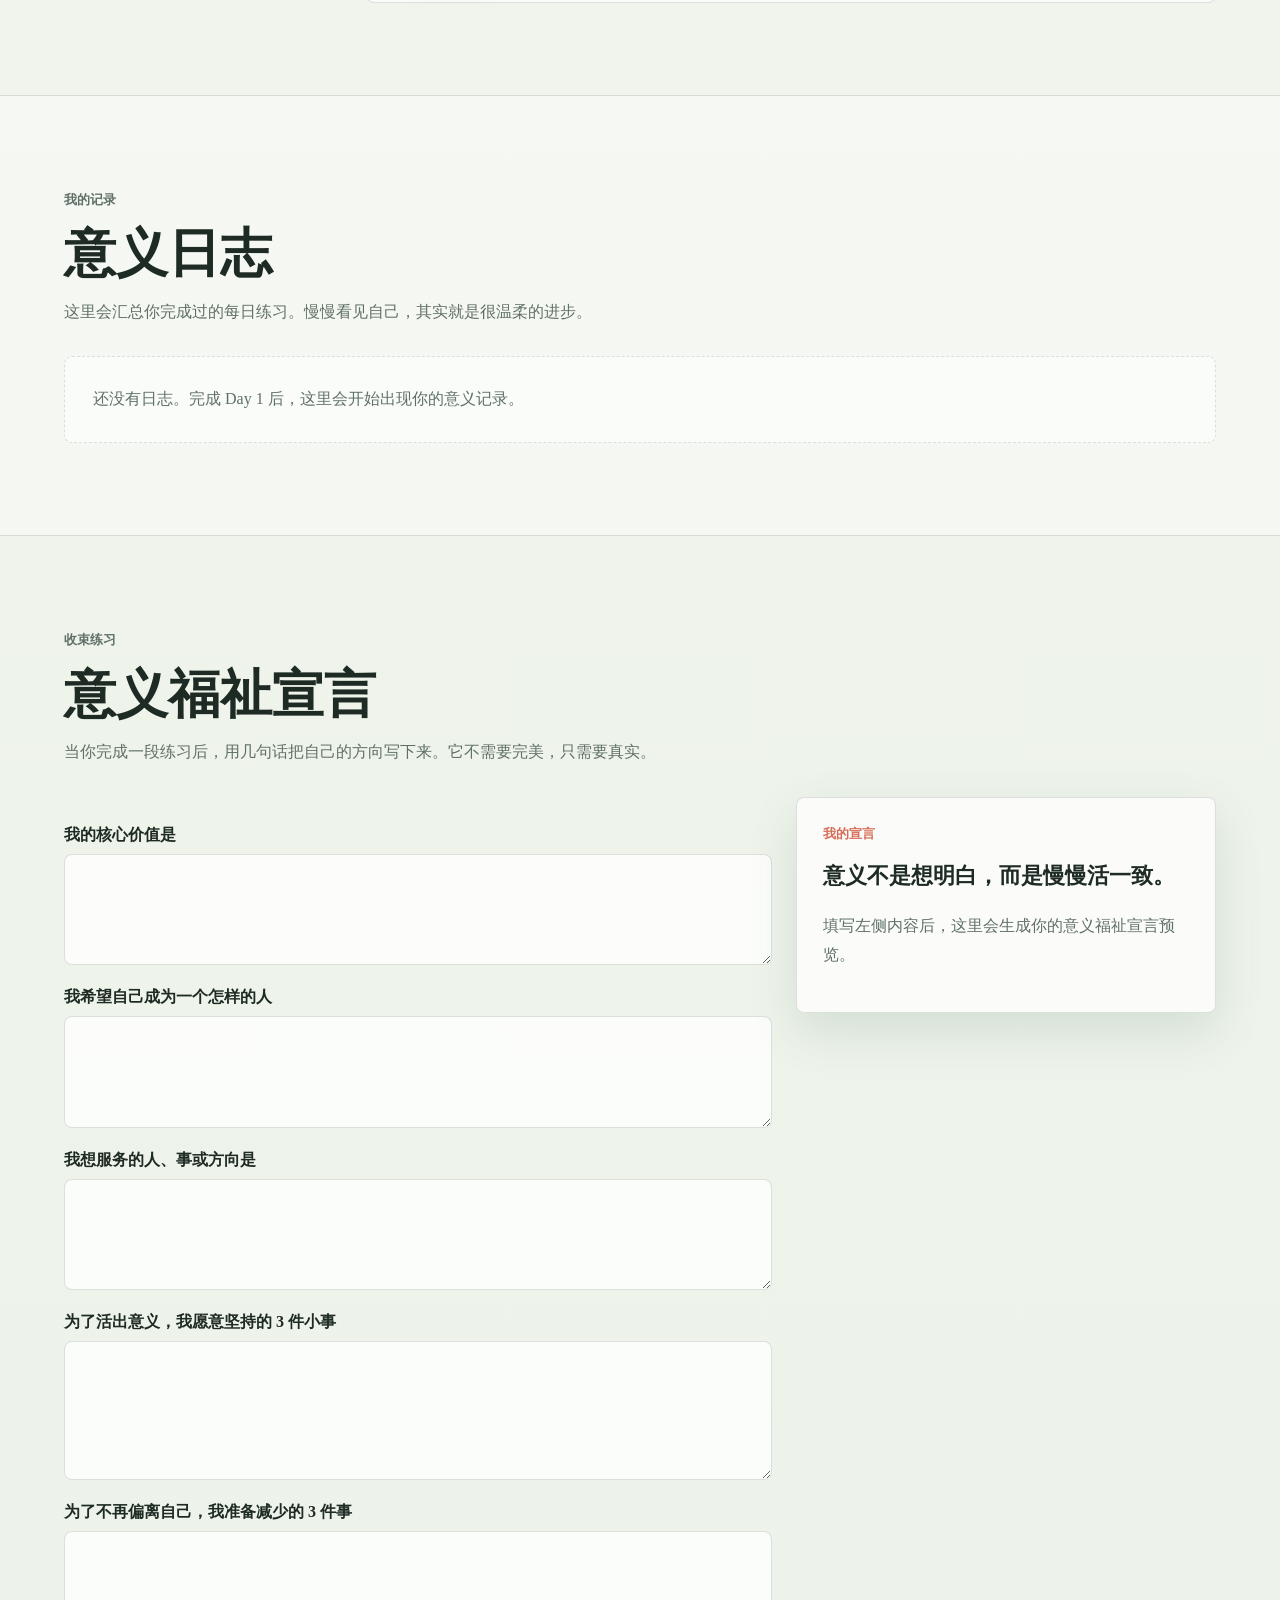
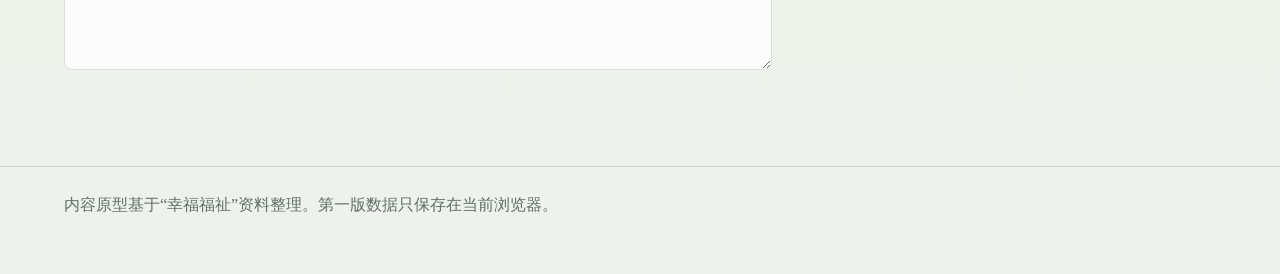
==== commit 9336c867: "Require participant name for export" ====
--- a/web/index.html
+++ b/web/index.html
@@ -60,28 +60,24 @@
       <section id="participant" class="section participant-section">
         <div class="section-heading">
           <p class="eyebrow">参与者信息</p>
-          <h2>先登记昵称，再开始 21 天练习</h2>
-          <p>昵称会作为导出数据的最外层 key。姓名是辅助信息，便于你后续整理和核对。</p>
+          <h2>先填写姓名，再开始 21 天练习</h2>
+          <p>姓名会作为导出数据的最外层 key，便于你后续整理和核对。</p>
         </div>
         <div class="participant-layout">
           <form id="participantForm" class="participant-form">
             <label>
-              <span>昵称</span>
-              <input id="nicknameInput" type="text" placeholder="例如：晨光、安安、Mia" />
-            </label>
-            <label>
               <span>姓名</span>
-              <input id="nameInput" type="text" placeholder="例如：张三，可选但推荐填写" />
+              <input id="nameInput" type="text" required placeholder="例如：张三" />
             </label>
           </form>
           <aside class="export-panel">
             <span class="panel-label">数据导出</span>
             <h3>一键导出 21 天数据</h3>
-            <p>会导出当前浏览器中的练习记录、宣言内容和参与者信息，格式为 JSON，昵称优先作为 key。</p>
+            <p>会导出当前浏览器中的练习记录、宣言内容和参与者姓名，格式为 JSON，姓名会作为 key。</p>
             <div class="hero-actions">
               <button id="exportData" class="primary-action" type="button">导出当前用户数据</button>
             </div>
-            <p id="exportStatus" class="export-status">建议先填写昵称，再开始记录，这样后续整理会更顺手。</p>
+            <p id="exportStatus" class="export-status">请先填写姓名，再开始记录和导出。</p>
           </aside>
         </div>
       </section>
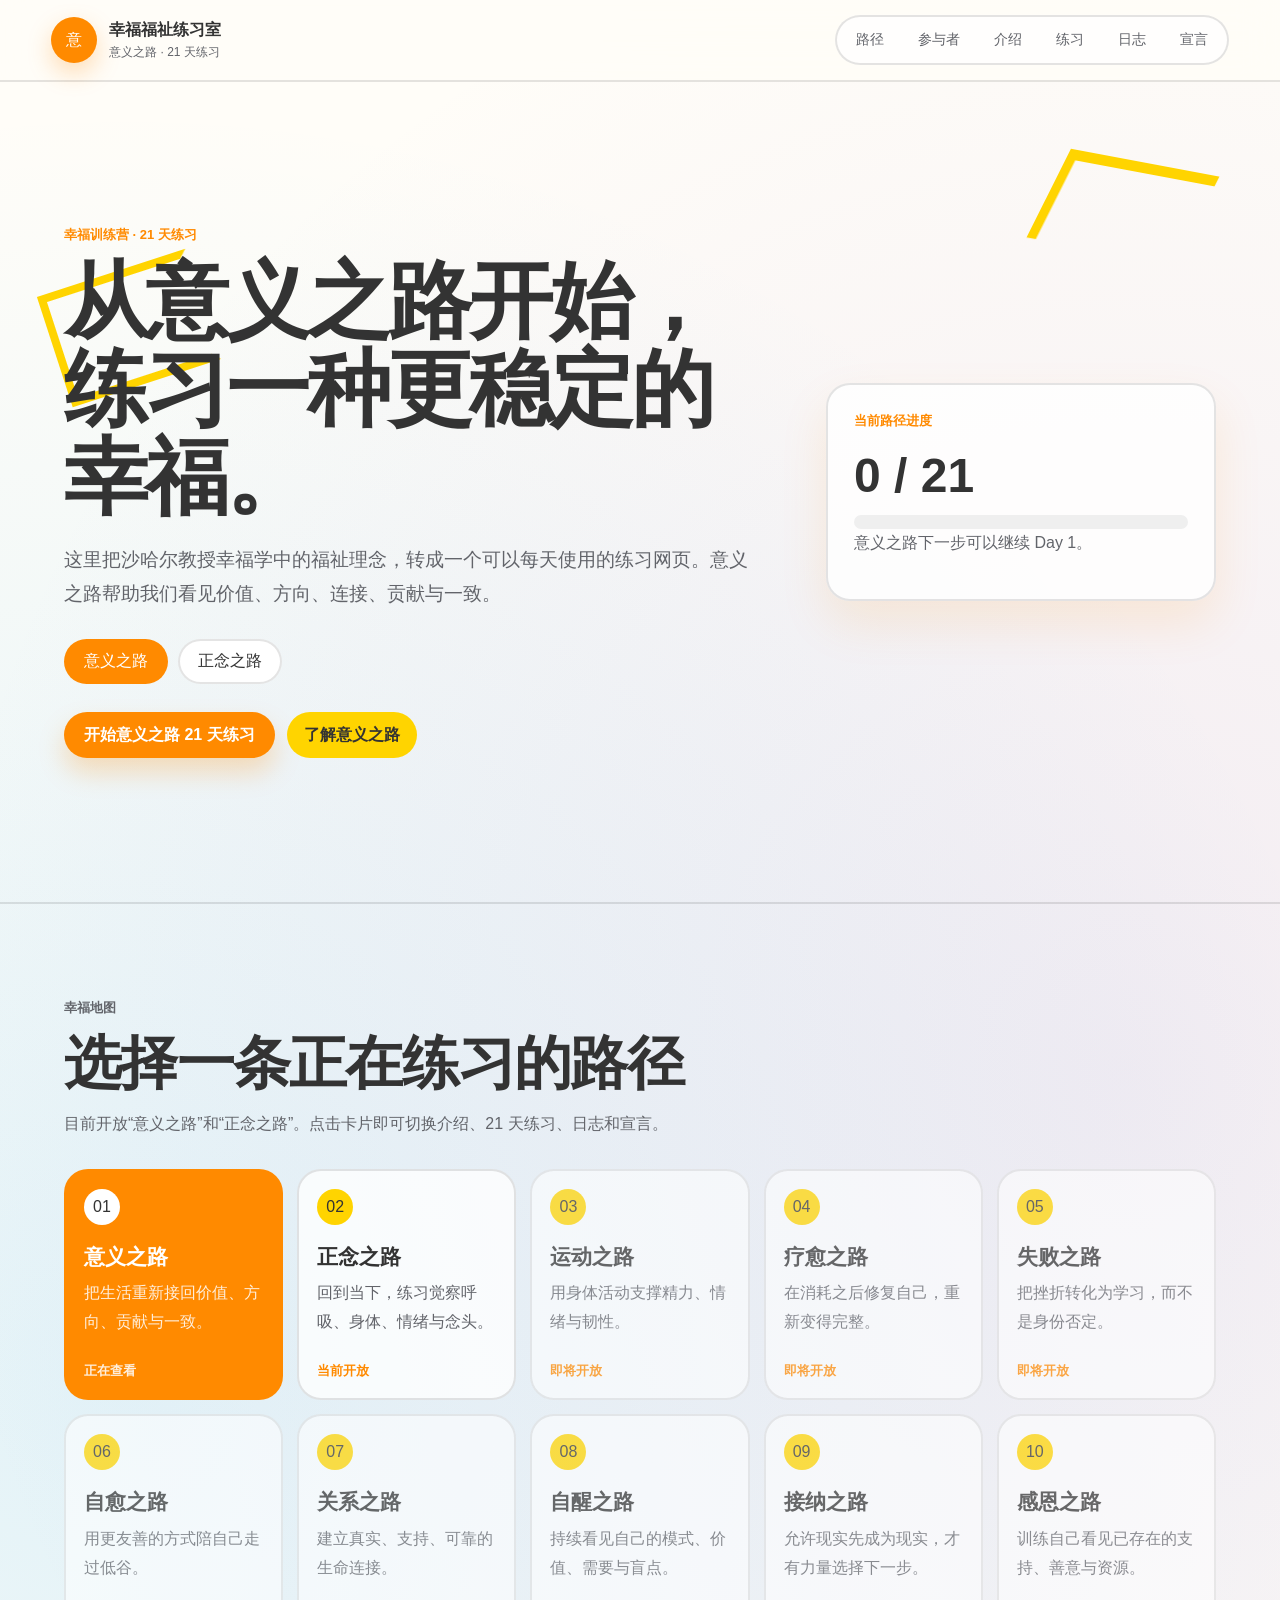
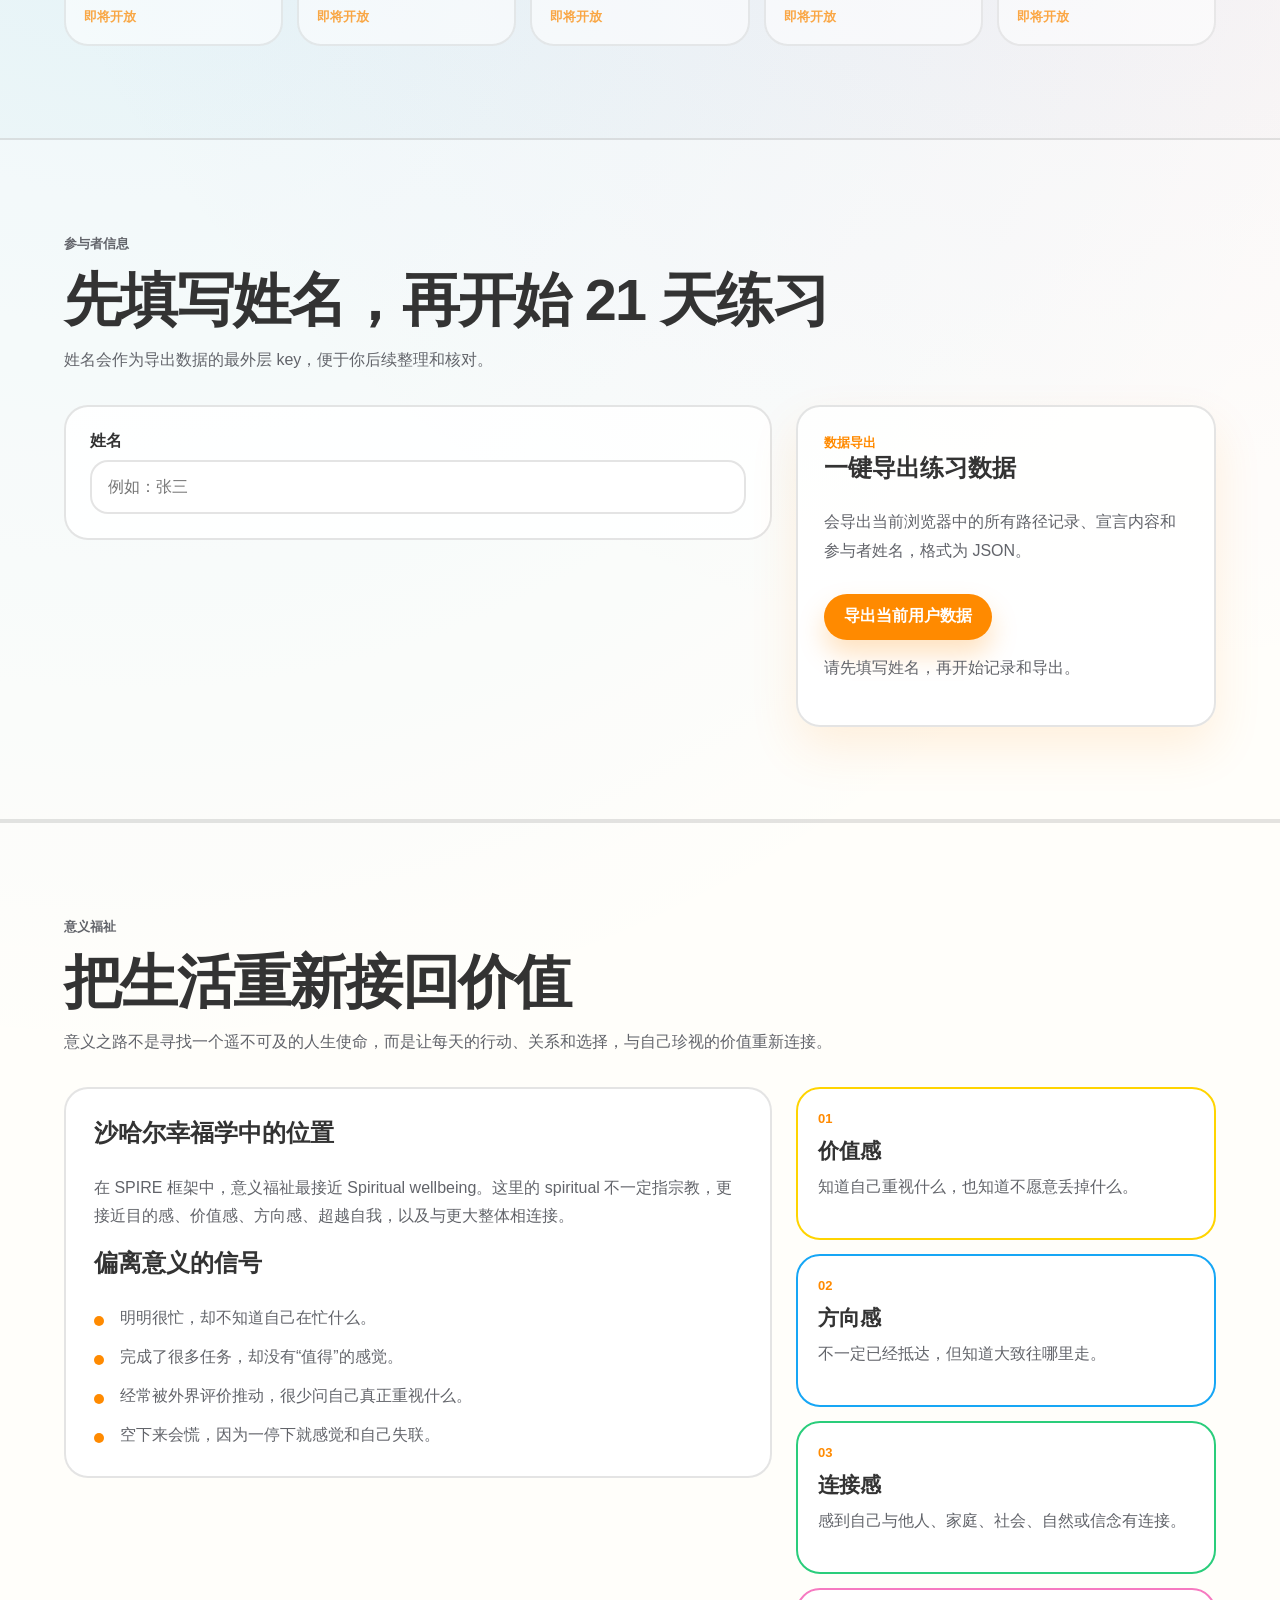
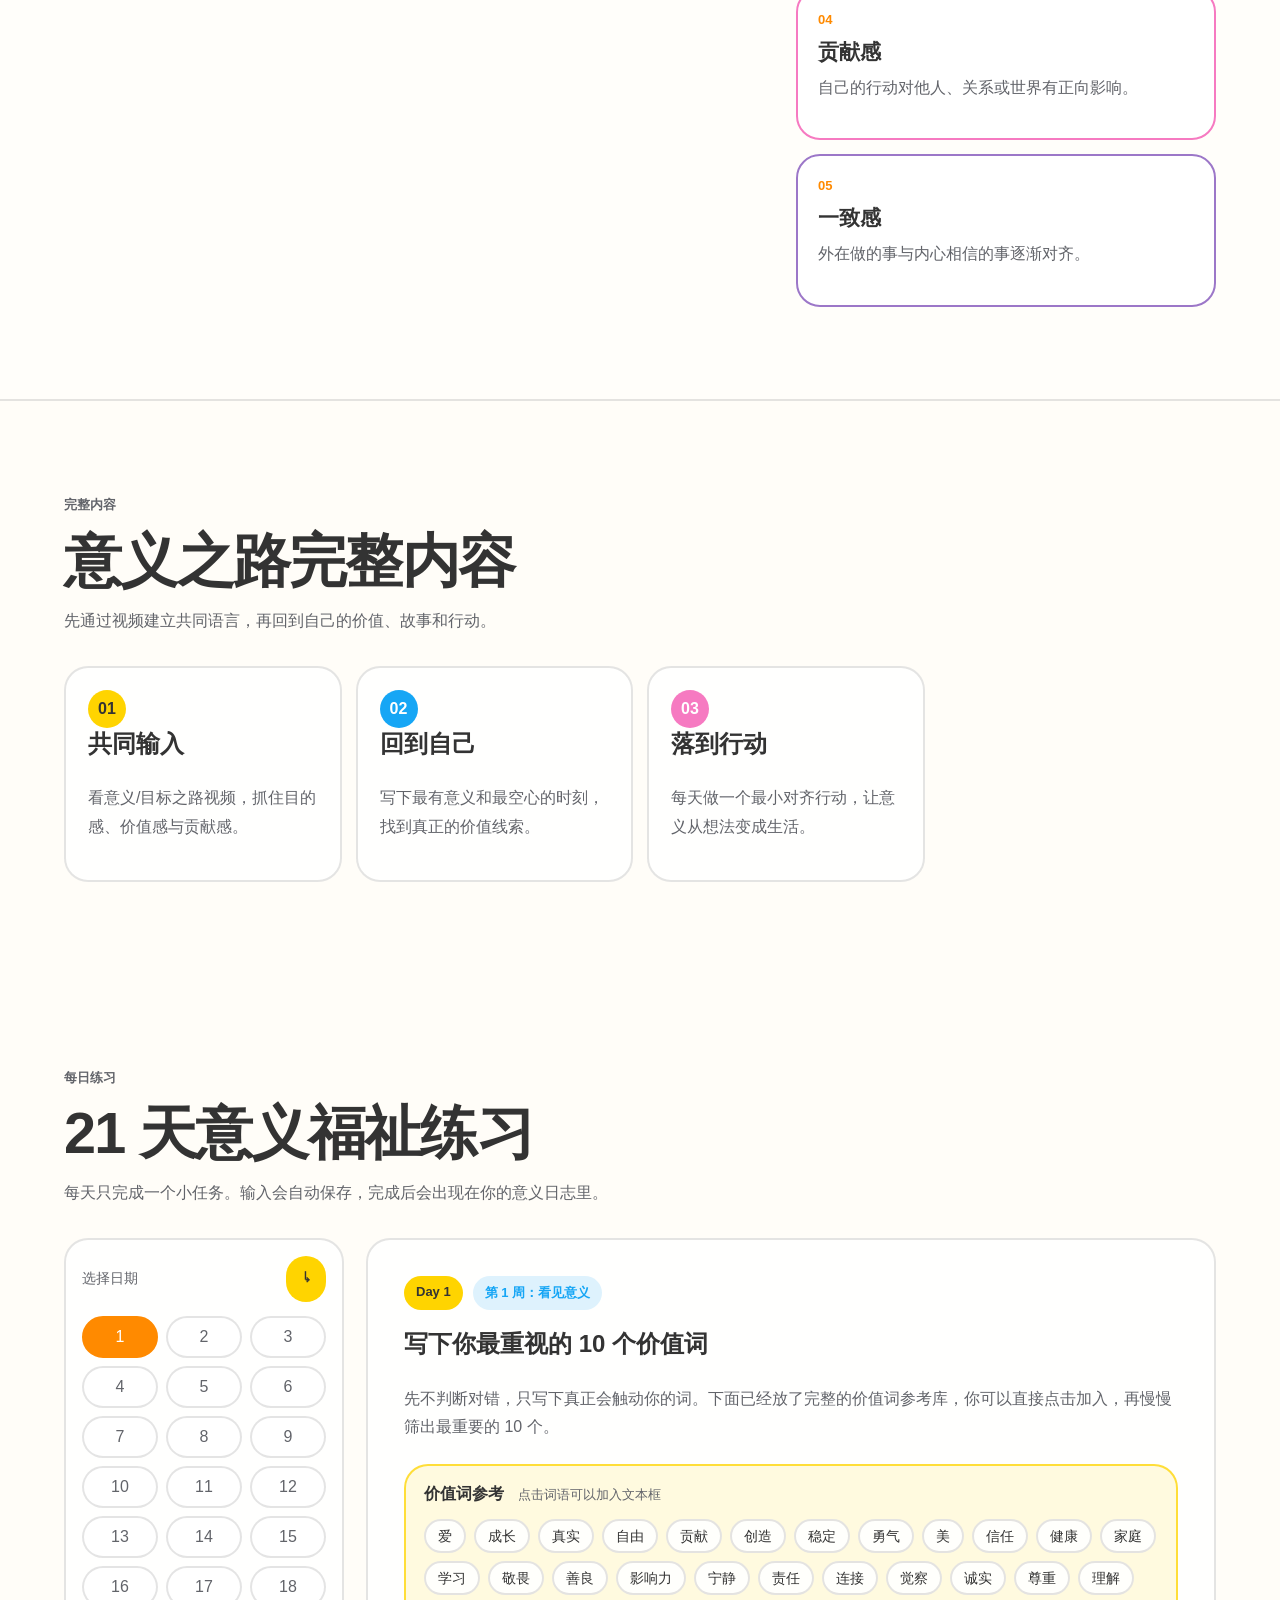
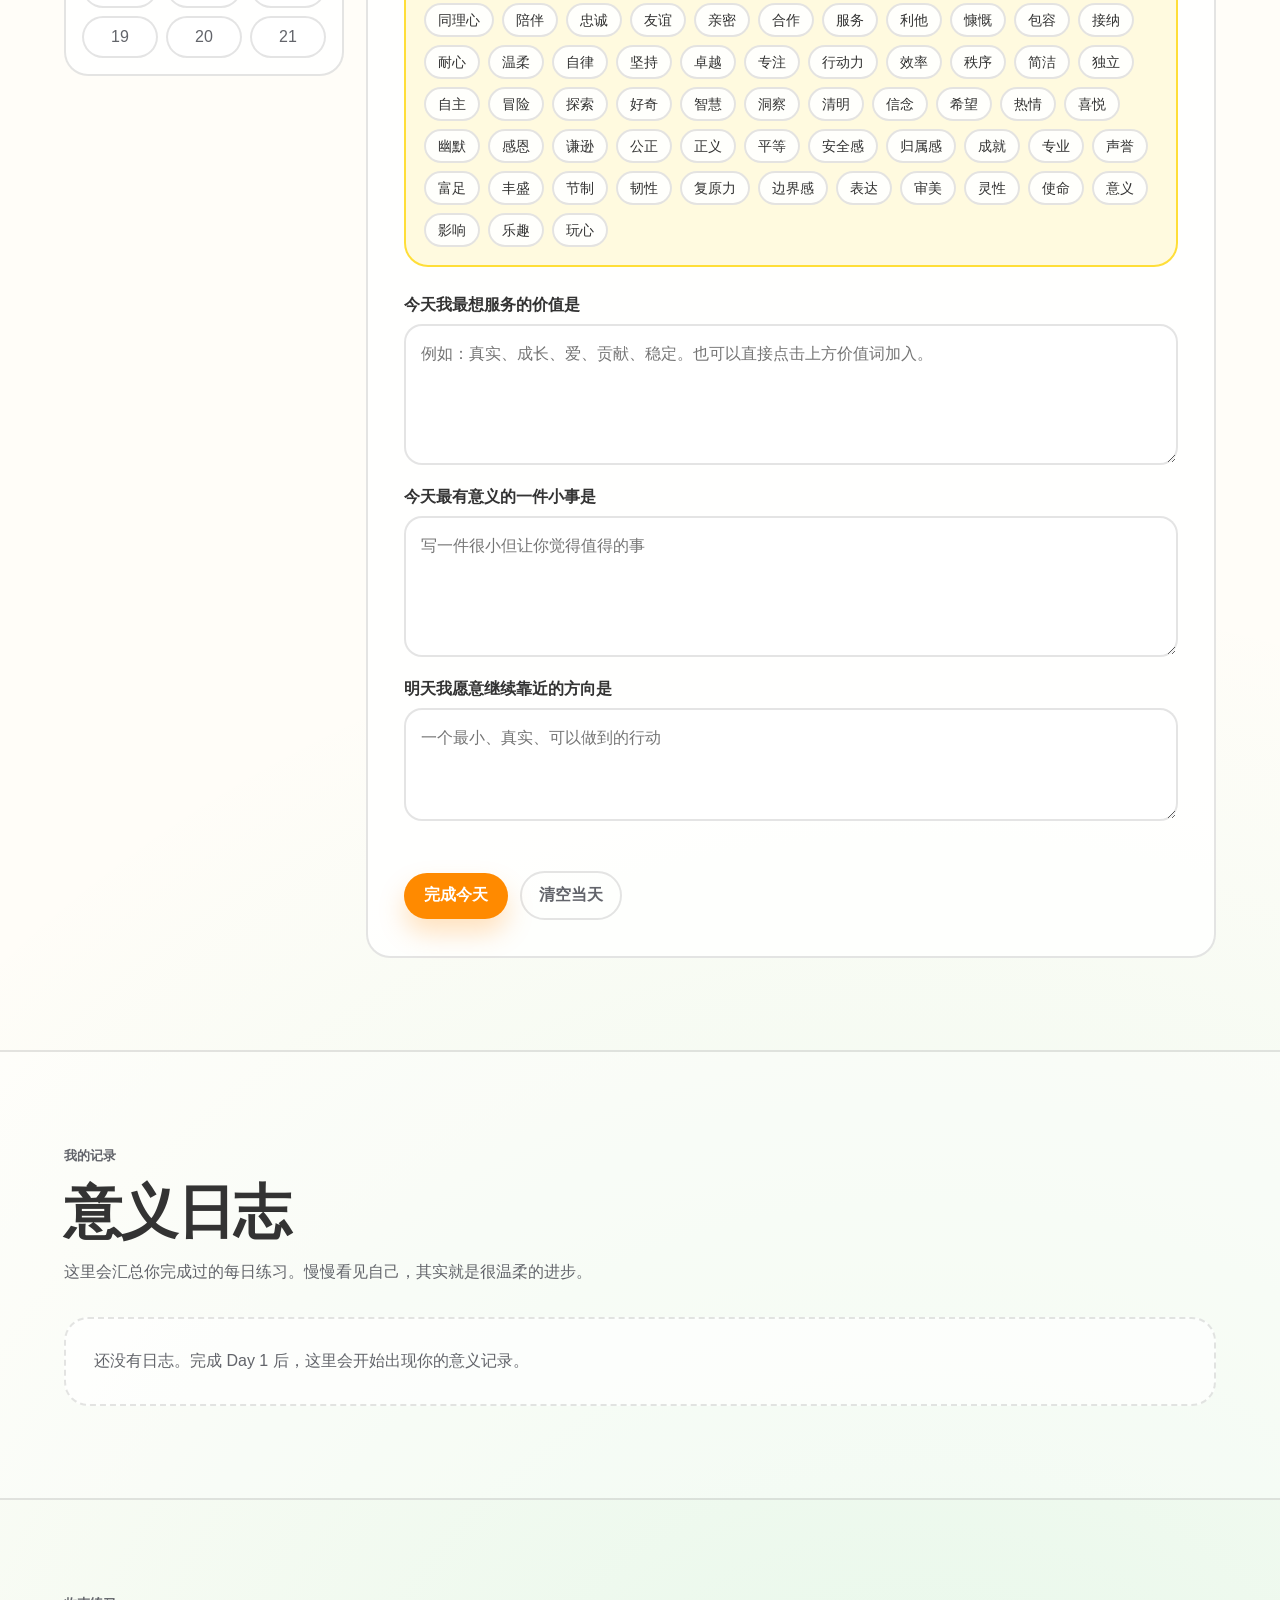
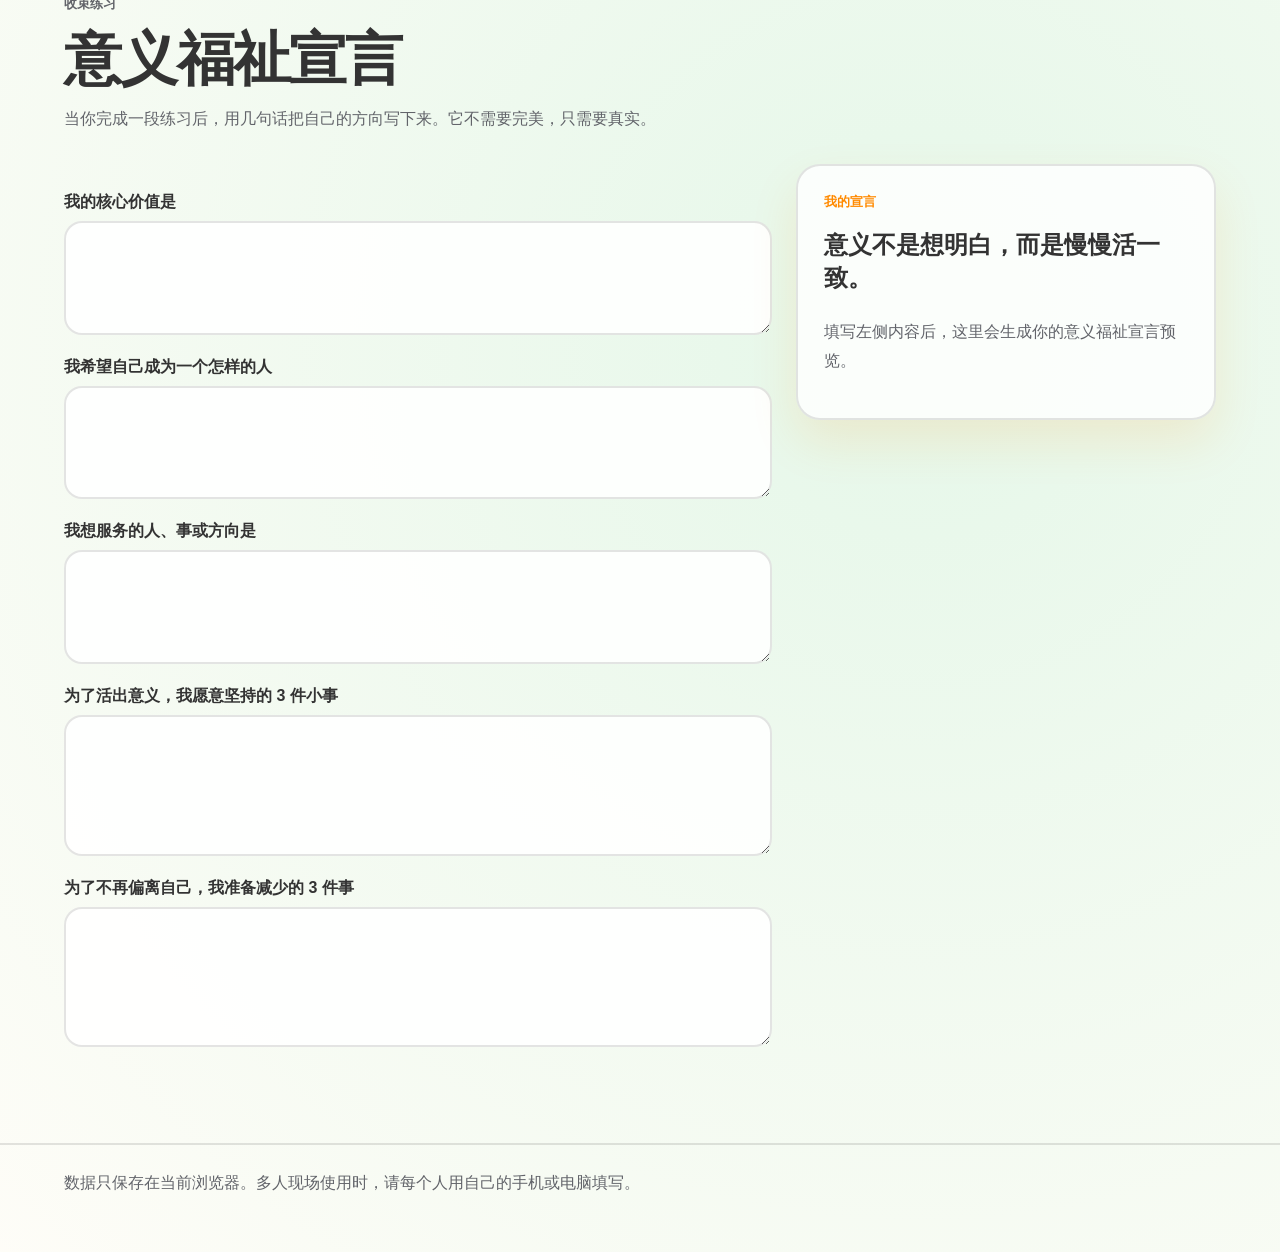
==== commit 664f5da5: "Add mindfulness practice path" ====
--- a/web/index.html
+++ b/web/index.html
@@ -3,22 +3,22 @@
   <head>
     <meta charset="UTF-8" />
     <meta name="viewport" content="width=device-width, initial-scale=1.0" />
-    <title>意义之路 | 幸福福祉练习室</title>
+    <title>幸福福祉练习室 | 意义与正念之路</title>
     <link rel="stylesheet" href="./styles.css" />
   </head>
   <body>
     <header class="topbar">
       <a class="brand" href="#home" aria-label="回到首页">
-        <span class="brand-mark">意</span>
+        <span class="brand-mark">福</span>
         <span>
-          <strong>意义之路</strong>
-          <small>幸福福祉练习室 MVP</small>
+          <strong id="brandTitle">幸福福祉练习室</strong>
+          <small id="brandSubtitle">意义之路 / 正念之路</small>
         </span>
       </a>
       <nav class="nav" aria-label="主导航">
         <a href="#home">路径</a>
         <a href="#participant">参与者</a>
-        <a href="#meaning">意义</a>
+        <a href="#pathDetail">介绍</a>
         <a href="#practice">练习</a>
         <a href="#journal">日志</a>
         <a href="#declaration">宣言</a>
@@ -28,31 +28,30 @@
     <main>
       <section id="home" class="section intro-section">
         <div class="intro-copy">
-          <p class="eyebrow">10 条幸福路径</p>
-          <h1>从意义之路开始，练习一种更稳定的幸福。</h1>
-          <p class="lead">
-            这里把 Tal Ben-Shahar 沙哈尔教授幸福学中的福祉理念，转成一个可以每天使用的练习网页。
-            第一版先聚焦“意义福祉”：价值、方向、连接、贡献与一致。
-          </p>
+          <p class="eyebrow">幸福训练营 · 21 天练习</p>
+          <h1 id="heroTitle">从意义之路开始，练习一种更稳定的幸福。</h1>
+          <p id="heroLead" class="lead"></p>
+          <div id="typeTabs" class="type-tabs" aria-label="选择练习路径"></div>
           <div class="hero-actions">
-            <a class="primary-action" href="#practice">开始 21 天练习</a>
-            <a class="secondary-action" href="#meaning">先了解意义福祉</a>
+            <a id="heroPrimary" class="primary-action" href="#practice">开始 21 天练习</a>
+            <a id="heroSecondary" class="secondary-action" href="#pathDetail">先了解这条路</a>
           </div>
         </div>
         <aside class="progress-panel" aria-label="练习进度">
-          <span class="panel-label">当前进度</span>
+          <span class="panel-label">当前路径进度</span>
           <strong id="progressCount">0 / 21</strong>
           <div class="progress-track">
             <div id="progressBar" class="progress-bar"></div>
           </div>
-          <p id="progressNote">今天可以从 Day 1 开始，给意义感一个很小但真实的入口。</p>
+          <p id="progressNote"></p>
         </aside>
       </section>
 
       <section class="section path-section" aria-labelledby="pathTitle">
         <div class="section-heading">
           <p class="eyebrow">幸福地图</p>
-          <h2 id="pathTitle">10 条路径</h2>
+          <h2 id="pathTitle">选择一条正在练习的路径</h2>
+          <p>目前开放“意义之路”和“正念之路”。点击卡片即可切换介绍、21 天练习、日志和宣言。</p>
         </div>
         <div id="pathGrid" class="path-grid"></div>
       </section>
@@ -72,8 +71,8 @@
           </form>
           <aside class="export-panel">
             <span class="panel-label">数据导出</span>
-            <h3>一键导出 21 天数据</h3>
-            <p>会导出当前浏览器中的练习记录、宣言内容和参与者姓名，格式为 JSON，姓名会作为 key。</p>
+            <h3>一键导出练习数据</h3>
+            <p>会导出当前浏览器中的所有路径记录、宣言内容和参与者姓名，格式为 JSON。</p>
             <div class="hero-actions">
               <button id="exportData" class="primary-action" type="button">导出当前用户数据</button>
             </div>
@@ -82,64 +81,37 @@
         </div>
       </section>
 
-      <section id="meaning" class="section meaning-section">
-        <div class="section-heading">
-          <p class="eyebrow">意义福祉</p>
-          <h2>把生活重新接回价值</h2>
-          <p>
-            意义之路不是寻找一个遥不可及的人生使命，而是让每天的行动、关系和选择，与自己珍视的价值重新连接。
-          </p>
-        </div>
-        <div class="meaning-layout">
-          <article class="meaning-copy">
-            <h3>沙哈尔幸福学中的位置</h3>
-            <p>
-              在 SPIRE 框架中，意义福祉最接近 Spiritual wellbeing。这里的 spiritual 不一定指宗教，
-              更接近目的感、价值感、方向感、超越自我，以及与更大整体相连接。
-            </p>
-            <h3>偏离意义的信号</h3>
-            <ul class="check-list">
-              <li>明明很忙，却不知道自己在忙什么。</li>
-              <li>完成了很多任务，却没有“值得”的感觉。</li>
-              <li>经常被外界评价推动，很少问自己真正重视什么。</li>
-              <li>空下来会慌，因为一停下就感觉和自己失联。</li>
-            </ul>
+      <section id="pathDetail" class="section path-detail-section">
+        <div class="section-heading">
+          <p id="pathEyebrow" class="eyebrow"></p>
+          <h2 id="pathDetailTitle"></h2>
+          <p id="pathDetailLead"></p>
+        </div>
+        <div class="path-detail-layout">
+          <article class="path-copy">
+            <h3 id="pathPositionTitle"></h3>
+            <p id="pathPositionBody"></p>
+            <h3 id="pathSignalsTitle"></h3>
+            <ul id="pathSignals" class="check-list"></ul>
           </article>
-          <div class="pillars" aria-label="意义感的五个组成">
-            <div>
-              <span>01</span>
-              <strong>价值感</strong>
-              <p>知道自己重视什么，也知道不愿意丢掉什么。</p>
-            </div>
-            <div>
-              <span>02</span>
-              <strong>方向感</strong>
-              <p>不一定已经抵达，但知道大致往哪里走。</p>
-            </div>
-            <div>
-              <span>03</span>
-              <strong>连接感</strong>
-              <p>感到自己与他人、家庭、社会、自然或信念有连接。</p>
-            </div>
-            <div>
-              <span>04</span>
-              <strong>贡献感</strong>
-              <p>自己的行动对他人、关系或世界有正向影响。</p>
-            </div>
-            <div>
-              <span>05</span>
-              <strong>一致感</strong>
-              <p>外在做的事与内心相信的事逐渐对齐。</p>
-            </div>
-          </div>
-        </div>
+          <div id="pathPillars" class="pillars" aria-label="路径组成"></div>
+        </div>
+      </section>
+
+      <section id="course" class="section course-section">
+        <div class="section-heading">
+          <p class="eyebrow">完整内容</p>
+          <h2 id="courseTitle"></h2>
+          <p id="courseLead"></p>
+        </div>
+        <div id="courseBlocks" class="course-blocks"></div>
       </section>
 
       <section id="practice" class="section practice-section">
         <div class="section-heading">
           <p class="eyebrow">每日练习</p>
-          <h2>21 天意义福祉练习</h2>
-          <p>每天只完成一个小任务。输入会自动保存，完成后会出现在你的意义日志里。</p>
+          <h2 id="practiceTitle"></h2>
+          <p id="practiceLead"></p>
         </div>
         <div class="practice-shell">
           <aside class="day-picker" aria-label="选择练习天数">
@@ -153,30 +125,30 @@
           <article class="practice-card">
             <div class="practice-meta">
               <span id="dayBadge">Day 1</span>
-              <span id="weekBadge">第 1 周：看见意义</span>
-            </div>
-            <h3 id="dayTitle">写下你最重视的 10 个价值词</h3>
+              <span id="weekBadge">第 1 周</span>
+            </div>
+            <h3 id="dayTitle"></h3>
             <p id="dayPrompt"></p>
             <div id="valueLibrarySection" class="value-library" hidden>
               <div class="value-library-head">
                 <strong>价值词参考</strong>
-                <span>点击词语可以加入上方文本框</span>
+                <span>点击词语可以加入文本框</span>
               </div>
               <div id="valueChipList" class="value-chip-list"></div>
             </div>
 
             <form id="practiceForm" class="practice-form">
               <label>
-                <span>今天我最想服务的价值是</span>
-                <textarea id="valueInput" rows="4" placeholder="例如：真实、成长、爱、贡献、稳定。也可以直接点击上方价值词加入。"></textarea>
+                <span id="fieldOneLabel"></span>
+                <textarea id="valueInput" rows="4"></textarea>
               </label>
               <label>
-                <span>今天最有意义的一件小事是</span>
-                <textarea id="momentInput" rows="4" placeholder="写一件很小但让你觉得值得的事"></textarea>
+                <span id="fieldTwoLabel"></span>
+                <textarea id="momentInput" rows="4"></textarea>
               </label>
               <label>
-                <span>明天我愿意继续靠近的方向是</span>
-                <textarea id="directionInput" rows="3" placeholder="一个最小、真实、可以做到的行动"></textarea>
+                <span id="fieldThreeLabel"></span>
+                <textarea id="directionInput" rows="3"></textarea>
               </label>
               <div class="form-actions">
                 <button id="completeDay" class="primary-action" type="button">完成今天</button>
@@ -190,8 +162,8 @@
       <section id="journal" class="section journal-section">
         <div class="section-heading">
           <p class="eyebrow">我的记录</p>
-          <h2>意义日志</h2>
-          <p>这里会汇总你完成过的每日练习。慢慢看见自己，其实就是很温柔的进步。</p>
+          <h2 id="journalTitle"></h2>
+          <p id="journalLead"></p>
         </div>
         <div id="journalList" class="journal-list"></div>
       </section>
@@ -199,43 +171,43 @@
       <section id="declaration" class="section declaration-section">
         <div class="section-heading">
           <p class="eyebrow">收束练习</p>
-          <h2>意义福祉宣言</h2>
-          <p>当你完成一段练习后，用几句话把自己的方向写下来。它不需要完美，只需要真实。</p>
+          <h2 id="declarationTitle"></h2>
+          <p id="declarationLead"></p>
         </div>
         <div class="declaration-layout">
           <form id="declarationForm" class="declaration-form">
             <label>
-              <span>我的核心价值是</span>
+              <span id="declarationLabelOne"></span>
               <textarea id="coreValues" rows="3"></textarea>
             </label>
             <label>
-              <span>我希望自己成为一个怎样的人</span>
+              <span id="declarationLabelTwo"></span>
               <textarea id="personIWantToBe" rows="3"></textarea>
             </label>
             <label>
-              <span>我想服务的人、事或方向是</span>
+              <span id="declarationLabelThree"></span>
               <textarea id="serviceDirection" rows="3"></textarea>
             </label>
             <label>
-              <span>为了活出意义，我愿意坚持的 3 件小事</span>
+              <span id="declarationLabelFour"></span>
               <textarea id="keepDoing" rows="4"></textarea>
             </label>
             <label>
-              <span>为了不再偏离自己，我准备减少的 3 件事</span>
+              <span id="declarationLabelFive"></span>
               <textarea id="reduceDoing" rows="4"></textarea>
             </label>
           </form>
           <aside class="declaration-preview">
             <span class="panel-label">我的宣言</span>
-            <h3 id="previewTitle">意义不是想明白，而是慢慢活一致。</h3>
-            <p id="previewBody">填写左侧内容后，这里会生成你的意义福祉宣言预览。</p>
+            <h3 id="previewTitle"></h3>
+            <p id="previewBody"></p>
           </aside>
         </div>
       </section>
     </main>
 
     <footer class="footer">
-      <p>内容原型基于“幸福福祉”资料整理。第一版数据只保存在当前浏览器。</p>
+      <p>数据只保存在当前浏览器。多人现场使用时，请每个人用自己的手机或电脑填写。</p>
     </footer>
 
     <script src="./app.js"></script>
--- a/web/styles.css
+++ b/web/styles.css
@@ -1,81 +1,93 @@
 :root {
-  --ink: #1e2b24;
-  --muted: #607068;
-  --paper: #fbfaf4;
-  --wash: #eef3e8;
-  --leaf: #245a47;
-  --leaf-2: #3b7a62;
-  --sun: #f0c85a;
-  --coral: #d76d57;
-  --line: rgba(30, 43, 36, 0.14);
-  --shadow: 0 18px 48px rgba(36, 90, 71, 0.14);
-}
-
-* {
-  box-sizing: border-box;
-}
-
-html {
-  scroll-behavior: smooth;
-}
+  --ink: #333333;
+  --muted: #62646a;
+  --paper: #fffdf8;
+  --white: #ffffff;
+  --orange: #ff8a00;
+  --orange-2: #ffa726;
+  --yellow: #ffd400;
+  --pink: #f67ac1;
+  --blue: #16a6f5;
+  --green: #2acd7b;
+  --purple: #9c77c8;
+  --line: rgba(51, 51, 51, 0.13);
+  --shadow: 0 22px 48px rgba(255, 138, 0, 0.12);
+  --radius: 24px;
+}
+
+* { box-sizing: border-box; }
+html { scroll-behavior: smooth; }
 
 body {
   margin: 0;
   color: var(--ink);
   background:
-    linear-gradient(115deg, rgba(240, 200, 90, 0.2), transparent 32%),
-    linear-gradient(180deg, var(--paper), #f3f5ed 48%, #edf3ea);
-  font-family: "Songti SC", "Noto Serif SC", "Microsoft YaHei", serif;
-}
-
-button,
+    radial-gradient(circle at 10% 18%, rgba(22, 166, 245, 0.12), transparent 20%),
+    radial-gradient(circle at 88% 14%, rgba(156, 119, 200, 0.13), transparent 18%),
+    radial-gradient(circle at 72% 88%, rgba(42, 205, 123, 0.12), transparent 20%),
+    var(--paper);
+  font-family: "Arial Rounded MT Bold", "PingFang SC", "Hiragino Sans GB", "Microsoft YaHei", sans-serif;
+}
+
+button, textarea, input, a { font: inherit; }
+a { color: inherit; text-decoration: none; }
+
+body::before,
+body::after {
+  content: "";
+  position: fixed;
+  z-index: -1;
+  pointer-events: none;
+}
+
+body::before {
+  left: 4vw;
+  top: 30vh;
+  width: 140px;
+  height: 100px;
+  border: 8px solid var(--yellow);
+  border-right-color: transparent;
+  transform: rotate(-18deg);
+}
+
+body::after {
+  right: 6vw;
+  top: 18vh;
+  width: 150px;
+  height: 80px;
+  border-top: 10px solid var(--yellow);
+  border-left: 10px solid var(--yellow);
+  transform: skewX(-18deg) rotate(10deg);
+}
+
 textarea,
-input,
-a {
-  font: inherit;
-}
-
-a {
-  color: inherit;
-  text-decoration: none;
+input[type="text"] {
+  width: 100%;
+  border: 2px solid var(--line);
+  border-radius: 18px;
+  background: rgba(255, 255, 255, 0.88);
+  color: var(--ink);
+  outline: none;
+  transition: border-color 160ms ease, box-shadow 160ms ease, background 160ms ease;
 }
 
 textarea {
-  width: 100%;
   min-height: 92px;
   resize: vertical;
-  border: 1px solid var(--line);
-  border-radius: 8px;
-  background: rgba(255, 255, 255, 0.78);
-  color: var(--ink);
   padding: 14px 15px;
   line-height: 1.7;
-  outline: none;
-  transition: border-color 160ms ease, box-shadow 160ms ease, background 160ms ease;
-}
-
-textarea:focus {
-  border-color: var(--leaf-2);
+}
+
+input[type="text"] {
+  min-height: 54px;
+  padding: 0 16px;
+}
+
+textarea:focus,
+input[type="text"]:focus {
+  border-color: var(--orange);
   background: #fff;
-  box-shadow: 0 0 0 4px rgba(59, 122, 98, 0.12);
-}
-
-input[type="text"] {
-  width: 100%;
-  min-height: 52px;
-  border: 1px solid var(--line);
-  border-radius: 8px;
-  background: rgba(255, 255, 255, 0.78);
-  color: var(--ink);
-  padding: 0 15px;
-  outline: none;
-  transition: border-color 160ms ease, box-shadow 160ms ease, background 160ms ease;
-}
-
-input[type="text"]:focus {
-  border-color: var(--leaf-2);
-  background: #fff;
-  box-shadow: 0 0 0 4px rgba(59, 122, 98, 0.12);
+  box-shadow: 0 0 0 5px rgba(255, 138, 0, 0.15);
 }
 
 .topbar {
@@ -86,10 +98,10 @@
   align-items: center;
   justify-content: space-between;
   gap: 24px;
-  padding: 16px clamp(18px, 4vw, 56px);
-  background: rgba(251, 250, 244, 0.86);
+  padding: 15px clamp(18px, 4vw, 56px);
+  background: rgba(255, 253, 248, 0.88);
   backdrop-filter: blur(18px);
-  border-bottom: 1px solid var(--line);
+  border-bottom: 2px solid var(--line);
 }
 
 .brand {
@@ -101,38 +113,31 @@
 .brand-mark {
   display: grid;
   place-items: center;
-  width: 42px;
-  height: 42px;
-  border-radius: 8px;
-  color: #fff;
-  background: var(--leaf);
-  box-shadow: 0 8px 22px rgba(36, 90, 71, 0.28);
+  width: 46px;
+  height: 46px;
+  border-radius: 50%;
+  color: var(--white);
+  background: var(--orange);
+  box-shadow: 0 10px 24px rgba(255, 138, 0, 0.28);
 }
 
 .brand strong,
-.brand small {
-  display: block;
-}
-
-.brand small {
-  margin-top: 3px;
-  color: var(--muted);
-  font-size: 12px;
-}
+.brand small { display: block; }
+.brand small { margin-top: 3px; color: var(--muted); font-size: 12px; }
 
 .nav {
   display: flex;
   align-items: center;
   gap: 8px;
-  padding: 5px;
-  border: 1px solid var(--line);
-  border-radius: 8px;
-  background: rgba(255, 255, 255, 0.62);
+  padding: 6px;
+  border: 2px solid var(--line);
+  border-radius: 999px;
+  background: rgba(255, 255, 255, 0.72);
 }
 
 .nav a {
-  padding: 8px 12px;
-  border-radius: 6px;
+  padding: 8px 13px;
+  border-radius: 999px;
   color: var(--muted);
   font-size: 14px;
 }
@@ -140,77 +145,78 @@
 .nav a:hover,
 .nav a.active {
   color: var(--ink);
-  background: var(--wash);
-}
-
-.section {
-  padding: clamp(48px, 8vw, 92px) clamp(18px, 5vw, 72px);
-}
+  background: var(--yellow);
+}
+
+.section { padding: clamp(48px, 8vw, 92px) clamp(18px, 5vw, 72px); }
 
 .intro-section {
-  min-height: calc(100vh - 76px);
+  min-height: calc(100vh - 78px);
   display: grid;
   grid-template-columns: minmax(0, 1fr) minmax(280px, 390px);
   align-items: center;
   gap: clamp(28px, 5vw, 70px);
-  border-bottom: 1px solid var(--line);
-}
-
-.intro-copy {
-  max-width: 860px;
-}
-
-.eyebrow,
-.panel-label {
-  color: var(--coral);
-  font-size: 13px;
-  font-weight: 700;
-  letter-spacing: 0;
-}
-
-h1,
-h2,
-h3,
-p {
-  margin-top: 0;
-}
+  border-bottom: 2px solid var(--line);
+}
+
+.intro-copy { max-width: 900px; }
+.eyebrow, .panel-label { color: var(--orange); font-size: 13px; font-weight: 900; }
+h1, h2, h3, p { margin-top: 0; }
 
 h1 {
-  max-width: 820px;
+  max-width: 900px;
   margin-bottom: 22px;
-  font-size: clamp(42px, 7vw, 86px);
-  line-height: 1.08;
-  letter-spacing: 0;
+  font-size: clamp(42px, 7vw, 84px);
+  line-height: 1.05;
+  letter-spacing: -0.035em;
 }
 
 h2 {
   margin-bottom: 14px;
-  font-size: clamp(30px, 4.5vw, 52px);
-  line-height: 1.14;
-  letter-spacing: 0;
-}
-
-h3 {
-  font-size: 22px;
-  line-height: 1.35;
-}
+  font-size: clamp(32px, 4.5vw, 58px);
+  line-height: 1.1;
+  letter-spacing: -0.03em;
+}
+
+h3 { font-size: 24px; line-height: 1.35; }
 
 .lead,
 .section-heading p,
-.meaning-copy p,
+.path-copy p,
 .pillars p,
 .path-card p,
 .journal-card p,
 .progress-panel p,
 .declaration-preview p,
-.practice-card p {
+.practice-card p,
+.course-block p,
+.export-panel p {
   color: var(--muted);
   line-height: 1.8;
 }
 
-.lead {
-  max-width: 760px;
-  font-size: 19px;
+.lead { max-width: 780px; font-size: 19px; }
+
+.type-tabs {
+  display: flex;
+  flex-wrap: wrap;
+  gap: 10px;
+  margin: 28px 0 0;
+}
+
+.type-tab {
+  cursor: pointer;
+  border: 2px solid var(--line);
+  border-radius: 999px;
+  padding: 10px 18px;
+  background: var(--white);
+  color: var(--ink);
+}
+
+.type-tab.active {
+  border-color: transparent;
+  background: var(--orange);
+  color: var(--white);
 }
 
 .hero-actions,
@@ -228,55 +234,50 @@
 .icon-button {
   cursor: pointer;
   border: 0;
-  border-radius: 8px;
-  min-height: 44px;
+  border-radius: 999px;
+  min-height: 46px;
+  font-weight: 900;
 }
 
 .primary-action {
   display: inline-flex;
   align-items: center;
   justify-content: center;
-  padding: 12px 18px;
-  color: #fff;
-  background: var(--leaf);
-  box-shadow: 0 12px 28px rgba(36, 90, 71, 0.22);
-}
-
-.primary-action:hover {
-  background: #1d4d3c;
-}
+  padding: 12px 20px;
+  color: var(--white);
+  background: var(--orange);
+  box-shadow: 0 14px 26px rgba(255, 138, 0, 0.25);
+}
+.primary-action:hover { background: #f07f00; }
 
 .secondary-action,
 .text-button {
   display: inline-flex;
   align-items: center;
   justify-content: center;
-  padding: 12px 16px;
-  color: var(--leaf);
-  background: rgba(255, 255, 255, 0.68);
-  border: 1px solid var(--line);
-}
-
-.text-button {
-  color: var(--muted);
-  background: transparent;
-}
+  padding: 12px 17px;
+  color: var(--ink);
+  background: var(--yellow);
+  border: 0;
+}
+
+.text-button { color: var(--muted); background: transparent; border: 2px solid var(--line); }
 
 .icon-button {
   display: grid;
   place-items: center;
-  width: 38px;
-  height: 38px;
-  color: var(--leaf);
-  background: #fff;
-  border: 1px solid var(--line);
+  width: 40px;
+  height: 40px;
+  color: var(--ink);
+  background: var(--yellow);
 }
 
 .progress-panel,
-.declaration-preview {
-  border: 1px solid var(--line);
-  border-radius: 8px;
-  background: rgba(255, 255, 255, 0.74);
+.declaration-preview,
+.export-panel {
+  border: 2px solid var(--line);
+  border-radius: var(--radius);
+  background: rgba(255, 255, 255, 0.82);
   box-shadow: var(--shadow);
   padding: 26px;
 }
@@ -284,27 +285,24 @@
 .progress-panel strong {
   display: block;
   margin: 18px 0 12px;
-  font-size: 46px;
+  font-size: 48px;
 }
 
 .progress-track {
   overflow: hidden;
-  height: 12px;
+  height: 14px;
   border-radius: 999px;
-  background: #e3e8dd;
+  background: #efefef;
 }
 
 .progress-bar {
   width: 0;
   height: 100%;
-  background: linear-gradient(90deg, var(--leaf), var(--sun));
+  background: linear-gradient(90deg, var(--orange), var(--pink), var(--blue));
   transition: width 220ms ease;
 }
 
-.section-heading {
-  max-width: 760px;
-  margin-bottom: 30px;
-}
+.section-heading { max-width: 820px; margin-bottom: 30px; }
 
 .path-grid {
   display: grid;
@@ -313,63 +311,52 @@
 }
 
 .path-card {
-  min-height: 178px;
+  cursor: pointer;
+  text-align: left;
+  min-height: 188px;
   padding: 18px;
-  border: 1px solid var(--line);
-  border-radius: 8px;
-  background: rgba(255, 255, 255, 0.62);
+  border: 2px solid var(--line);
+  border-radius: var(--radius);
+  background: rgba(255, 255, 255, 0.78);
+  color: var(--ink);
 }
 
 .path-card.current {
-  color: #fff;
-  background: var(--leaf);
+  color: var(--white);
+  background: var(--orange);
   border-color: transparent;
 }
 
-.path-card.current p,
-.path-card.current .path-status {
-  color: rgba(255, 255, 255, 0.78);
-}
+.path-card.disabled { cursor: not-allowed; opacity: 0.72; }
+.path-card.current p, .path-card.current .path-status { color: rgba(255, 255, 255, 0.86); }
 
 .path-number {
   display: inline-flex;
   align-items: center;
   justify-content: center;
-  width: 32px;
-  height: 32px;
+  width: 36px;
+  height: 36px;
   margin-bottom: 18px;
-  border-radius: 8px;
-  color: var(--leaf);
-  background: var(--wash);
-}
-
-.current .path-number {
-  color: var(--ink);
-  background: var(--sun);
-}
-
-.path-card h3 {
-  margin-bottom: 8px;
-  font-size: 20px;
-}
-
-.path-status {
-  display: inline-block;
-  margin-top: 10px;
-  color: var(--coral);
-  font-size: 13px;
-  font-weight: 700;
-}
-
-.meaning-section,
+  border-radius: 50%;
+  color: var(--ink);
+  background: var(--yellow);
+}
+
+.current .path-number { color: var(--ink); background: var(--white); }
+.path-card h3 { margin-bottom: 8px; font-size: 21px; }
+.path-status { display: inline-block; margin-top: 10px; color: var(--orange); font-size: 13px; font-weight: 900; }
+
 .participant-section,
+.path-detail-section,
 .journal-section {
-  background: rgba(255, 255, 255, 0.34);
-  border-top: 1px solid var(--line);
-  border-bottom: 1px solid var(--line);
-}
-
-.participant-layout {
+  background: rgba(255, 255, 255, 0.36);
+  border-top: 2px solid var(--line);
+  border-bottom: 2px solid var(--line);
+}
+
+.participant-layout,
+.path-detail-layout,
+.declaration-layout {
   display: grid;
   grid-template-columns: minmax(0, 1fr) minmax(320px, 420px);
   gap: 24px;
@@ -377,94 +364,55 @@
 }
 
 .participant-form,
-.export-panel {
-  border: 1px solid var(--line);
-  border-radius: 8px;
-  background: rgba(255, 255, 255, 0.74);
-}
-
-.participant-form {
-  padding: 24px;
-  display: grid;
-  gap: 18px;
-}
-
-.export-panel {
-  padding: 24px;
-  box-shadow: var(--shadow);
-}
-
-.export-status {
-  min-height: 28px;
-  margin-top: 14px;
-  color: var(--muted);
-}
-
-.meaning-layout {
-  display: grid;
-  grid-template-columns: minmax(0, 0.9fr) minmax(320px, 1.1fr);
-  gap: 28px;
-}
-
-.meaning-copy {
-  padding: 28px 0;
-}
-
-.check-list {
-  display: grid;
-  gap: 12px;
-  padding: 0;
-  margin: 0;
-  list-style: none;
-}
-
-.check-list li {
-  padding-left: 22px;
-  position: relative;
-  color: var(--muted);
-  line-height: 1.7;
-}
-
-.check-list li::before {
-  content: "";
-  position: absolute;
-  left: 0;
-  top: 12px;
-  width: 8px;
-  height: 8px;
-  border-radius: 50%;
-  background: var(--sun);
-}
+.practice-card,
+.day-picker,
+.path-copy,
+.course-block,
+.journal-card {
+  border: 2px solid var(--line);
+  border-radius: var(--radius);
+  background: rgba(255, 255, 255, 0.82);
+}
+
+.participant-form { padding: 24px; display: grid; gap: 18px; }
+.export-status { min-height: 28px; margin-top: 14px; color: var(--muted); }
+
+.path-copy { padding: 28px; }
+.check-list { display: grid; gap: 12px; padding: 0; margin: 0; list-style: none; }
+.check-list li { padding-left: 26px; position: relative; color: var(--muted); line-height: 1.7; }
+.check-list li::before { content: ""; position: absolute; left: 0; top: 12px; width: 10px; height: 10px; border-radius: 50%; background: var(--orange); }
 
 .pillars {
   display: grid;
-  grid-template-columns: repeat(2, minmax(0, 1fr));
+  grid-template-columns: 1fr;
   gap: 14px;
 }
 
 .pillars div {
-  padding: 22px;
-  border: 1px solid var(--line);
-  border-radius: 8px;
-  background: rgba(255, 255, 255, 0.72);
-}
-
-.pillars div:first-child {
-  grid-column: 1 / -1;
-  background: var(--wash);
-}
-
-.pillars span {
-  color: var(--coral);
-  font-size: 13px;
-  font-weight: 700;
-}
-
-.pillars strong {
-  display: block;
-  margin: 10px 0 8px;
-  font-size: 21px;
-}
+  padding: 20px;
+  border: 2px solid var(--line);
+  border-radius: var(--radius);
+  background: rgba(255, 255, 255, 0.82);
+}
+
+.pillars div:nth-child(1) { border-color: var(--yellow); }
+.pillars div:nth-child(2) { border-color: var(--blue); }
+.pillars div:nth-child(3) { border-color: var(--green); }
+.pillars div:nth-child(4) { border-color: var(--pink); }
+.pillars div:nth-child(5) { border-color: var(--purple); }
+.pillars span { color: var(--orange); font-size: 13px; font-weight: 900; }
+.pillars strong { display: block; margin: 10px 0 8px; font-size: 21px; }
+
+.course-blocks {
+  display: grid;
+  grid-template-columns: repeat(4, minmax(0, 1fr));
+  gap: 14px;
+}
+.course-block { padding: 22px; }
+.course-block span { display: inline-flex; align-items: center; justify-content: center; width: 38px; height: 38px; border-radius: 50%; background: var(--yellow); font-weight: 900; }
+.course-block:nth-child(2) span { background: var(--blue); color: var(--white); }
+.course-block:nth-child(3) span { background: var(--pink); color: var(--white); }
+.course-block:nth-child(4) span { background: var(--green); color: var(--white); }
 
 .practice-shell {
   display: grid;
@@ -473,270 +421,86 @@
   align-items: start;
 }
 
-.day-picker,
-.practice-card {
-  border: 1px solid var(--line);
-  border-radius: 8px;
-  background: rgba(255, 255, 255, 0.72);
-}
-
-.day-picker {
-  position: sticky;
-  top: 96px;
-  padding: 16px;
-}
-
-.day-picker-head {
-  display: flex;
-  align-items: center;
-  justify-content: space-between;
-  margin-bottom: 14px;
-  color: var(--muted);
-  font-size: 14px;
-}
-
-.day-buttons {
-  display: grid;
-  grid-template-columns: repeat(3, 1fr);
-  gap: 8px;
-}
-
-.day-button {
-  cursor: pointer;
-  height: 42px;
-  border: 1px solid var(--line);
-  border-radius: 8px;
-  color: var(--muted);
-  background: #fff;
-}
-
-.day-button.active {
-  color: #fff;
-  background: var(--leaf);
-  border-color: var(--leaf);
-}
-
-.day-button.done {
-  color: var(--ink);
-  background: #f8e7a7;
-  border-color: rgba(240, 200, 90, 0.6);
-}
-
-.day-button.active.done {
-  color: #fff;
-  background: var(--leaf);
-}
-
-.practice-card {
-  padding: clamp(22px, 4vw, 36px);
-}
-
-.practice-meta {
-  display: flex;
-  flex-wrap: wrap;
-  gap: 10px;
-  margin-bottom: 18px;
-}
-
-.practice-meta span {
-  padding: 7px 10px;
-  border-radius: 8px;
-  color: var(--leaf);
-  background: var(--wash);
-  font-size: 13px;
-  font-weight: 700;
-}
+.day-picker { position: sticky; top: 96px; padding: 16px; }
+.day-picker-head { display: flex; align-items: center; justify-content: space-between; margin-bottom: 14px; color: var(--muted); font-size: 14px; }
+.day-buttons { display: grid; grid-template-columns: repeat(3, 1fr); gap: 8px; }
+.day-button { cursor: pointer; height: 42px; border: 2px solid var(--line); border-radius: 999px; color: var(--muted); background: #fff; }
+.day-button.active { color: #fff; background: var(--orange); border-color: var(--orange); }
+.day-button.done { color: var(--ink); background: var(--yellow); border-color: var(--yellow); }
+.day-button.active.done { color: #fff; background: var(--orange); }
+
+.practice-card { padding: clamp(22px, 4vw, 36px); }
+.practice-meta { display: flex; flex-wrap: wrap; gap: 10px; margin-bottom: 18px; }
+.practice-meta span { padding: 8px 12px; border-radius: 999px; color: var(--ink); background: var(--yellow); font-size: 13px; font-weight: 900; }
+.practice-meta span:nth-child(2) { background: rgba(22, 166, 245, 0.14); color: var(--blue); }
 
 .practice-form,
-.declaration-form {
-  display: grid;
-  gap: 18px;
-  margin-top: 28px;
-}
-
-.value-library {
-  margin-top: 22px;
-  padding: 18px;
-  border: 1px solid var(--line);
-  border-radius: 8px;
-  background: rgba(238, 243, 232, 0.72);
-}
-
-.value-library-head {
-  display: flex;
-  flex-wrap: wrap;
-  gap: 8px 14px;
-  align-items: baseline;
-  margin-bottom: 14px;
-}
-
-.value-library-head strong {
-  font-size: 16px;
-}
-
-.value-library-head span {
-  color: var(--muted);
-  font-size: 13px;
-}
-
-.value-chip-list {
-  display: flex;
-  flex-wrap: wrap;
-  gap: 8px;
-}
-
-.value-chip {
-  cursor: pointer;
-  padding: 8px 12px;
-  border: 1px solid rgba(36, 90, 71, 0.18);
-  border-radius: 999px;
-  color: var(--leaf);
-  background: rgba(255, 255, 255, 0.88);
-  font-size: 14px;
-  line-height: 1;
-}
-
-.value-chip:hover,
-.value-chip.selected {
-  color: #fff;
-  background: var(--leaf);
-  border-color: var(--leaf);
-}
-
-label span {
-  display: block;
-  margin-bottom: 8px;
-  color: var(--ink);
-  font-weight: 700;
-}
-
-.journal-list {
-  display: grid;
-  grid-template-columns: repeat(3, minmax(0, 1fr));
-  gap: 14px;
-}
-
-.journal-card {
-  border: 1px solid var(--line);
-  border-radius: 8px;
-  background: rgba(255, 255, 255, 0.72);
-  padding: 20px;
-}
-
-.journal-card h3 {
-  margin-bottom: 12px;
-  font-size: 18px;
-}
-
-.journal-card p {
-  margin-bottom: 10px;
-  font-size: 15px;
-}
-
-.journal-card button {
-  margin-top: 10px;
-}
-
-.empty-state {
-  grid-column: 1 / -1;
-  padding: 28px;
-  border: 1px dashed var(--line);
-  border-radius: 8px;
-  color: var(--muted);
-  background: rgba(255, 255, 255, 0.5);
-  line-height: 1.8;
-}
-
-.declaration-layout {
-  display: grid;
-  grid-template-columns: minmax(0, 1fr) minmax(300px, 420px);
-  gap: 24px;
-  align-items: start;
-}
-
-.declaration-preview {
-  position: sticky;
-  top: 96px;
-}
-
-.declaration-preview h3 {
-  margin-top: 18px;
-}
-
-.footer {
-  padding: 28px clamp(18px, 5vw, 72px) 42px;
-  color: var(--muted);
-  border-top: 1px solid var(--line);
+.declaration-form { display: grid; gap: 18px; margin-top: 28px; }
+
+.value-library { margin-top: 22px; padding: 18px; border: 2px solid rgba(255, 212, 0, 0.75); border-radius: var(--radius); background: rgba(255, 212, 0, 0.12); }
+.value-library-head { display: flex; flex-wrap: wrap; gap: 8px 14px; align-items: baseline; margin-bottom: 14px; }
+.value-library-head strong { font-size: 16px; }
+.value-library-head span { color: var(--muted); font-size: 13px; }
+.value-chip-list { display: flex; flex-wrap: wrap; gap: 8px; }
+.value-chip { cursor: pointer; padding: 8px 12px; border: 2px solid var(--line); border-radius: 999px; color: var(--ink); background: rgba(255, 255, 255, 0.9); font-size: 14px; line-height: 1; }
+.value-chip:hover, .value-chip.selected { color: #fff; background: var(--orange); border-color: var(--orange); }
+
+label span { display: block; margin-bottom: 8px; color: var(--ink); font-weight: 900; }
+
+.journal-list { display: grid; grid-template-columns: repeat(3, minmax(0, 1fr)); gap: 14px; }
+.journal-card { padding: 20px; }
+.journal-card h3 { margin-bottom: 12px; font-size: 19px; }
+.journal-card p { margin-bottom: 10px; font-size: 15px; }
+.journal-card button { margin-top: 10px; }
+.empty-state { grid-column: 1 / -1; padding: 28px; border: 2px dashed var(--line); border-radius: var(--radius); color: var(--muted); background: rgba(255, 255, 255, 0.62); line-height: 1.8; }
+
+.declaration-preview { position: sticky; top: 96px; }
+.declaration-preview h3 { margin-top: 18px; }
+.footer { padding: 28px clamp(18px, 5vw, 72px) 42px; color: var(--muted); border-top: 2px solid var(--line); }
+
+body[data-type="mindfulness"] .intro-section {
+  background: linear-gradient(90deg, rgba(255,255,255,0.92) 0%, rgba(255,255,255,0.82) 48%, rgba(255,255,255,0.28) 100%), url("./zhengnian-hero.png") right center / min(58vw, 860px) auto no-repeat;
+}
+
+body[data-type="mindfulness"] .brand-mark,
+body[data-type="mindfulness"] .primary-action,
+body[data-type="mindfulness"] .progress-bar,
+body[data-type="mindfulness"] .path-card.current,
+body[data-type="mindfulness"] .type-tab.active,
+body[data-type="mindfulness"] .day-button.active {
+  background: var(--orange);
 }
 
 @media (max-width: 1040px) {
   .path-grid,
-  .journal-list {
-    grid-template-columns: repeat(2, minmax(0, 1fr));
-  }
-
+  .journal-list,
+  .course-blocks { grid-template-columns: repeat(2, minmax(0, 1fr)); }
   .intro-section,
   .participant-layout,
-  .meaning-layout,
+  .path-detail-layout,
   .practice-shell,
-  .declaration-layout {
-    grid-template-columns: 1fr;
-  }
-
+  .declaration-layout { grid-template-columns: 1fr; }
   .day-picker,
-  .declaration-preview {
-    position: static;
-  }
+  .declaration-preview { position: static; }
+  body[data-type="mindfulness"] .intro-section { background-position: right bottom; background-size: 720px auto; }
 }
 
 @media (max-width: 720px) {
-  .topbar {
-    position: static;
-    align-items: flex-start;
-    flex-direction: column;
-  }
-
-  .nav {
-    width: 100%;
-    overflow-x: auto;
-    justify-content: flex-start;
-  }
-
-  .section {
-    padding: 42px 18px;
-  }
-
-  .intro-section {
-    min-height: auto;
-  }
-
-  h1 {
-    font-size: 42px;
-  }
-
-  h2 {
-    font-size: 31px;
-  }
-
+  .topbar { position: static; align-items: flex-start; flex-direction: column; }
+  .nav { width: 100%; overflow-x: auto; justify-content: flex-start; }
+  .section { padding: 42px 18px; }
+  .intro-section { min-height: auto; }
+  h1 { font-size: 42px; }
+  h2 { font-size: 32px; }
   .path-grid,
   .pillars,
-  .journal-list {
-    grid-template-columns: 1fr;
-  }
-
-  .day-buttons {
-    grid-template-columns: repeat(4, 1fr);
-  }
-
+  .journal-list,
+  .course-blocks { grid-template-columns: 1fr; }
+  .day-buttons { grid-template-columns: repeat(4, 1fr); }
   .hero-actions,
-  .form-actions {
-    align-items: stretch;
-    flex-direction: column;
-  }
-
+  .form-actions { align-items: stretch; flex-direction: column; }
   .primary-action,
   .secondary-action,
-  .text-button {
-    width: 100%;
-  }
-}
+  .text-button { width: 100%; }
+  body[data-type="mindfulness"] .intro-section { background-image: linear-gradient(180deg, rgba(255,255,255,0.92), rgba(255,255,255,0.86)), url("./zhengnian-hero.png"); background-size: 620px auto; background-position: right bottom; }
+}
